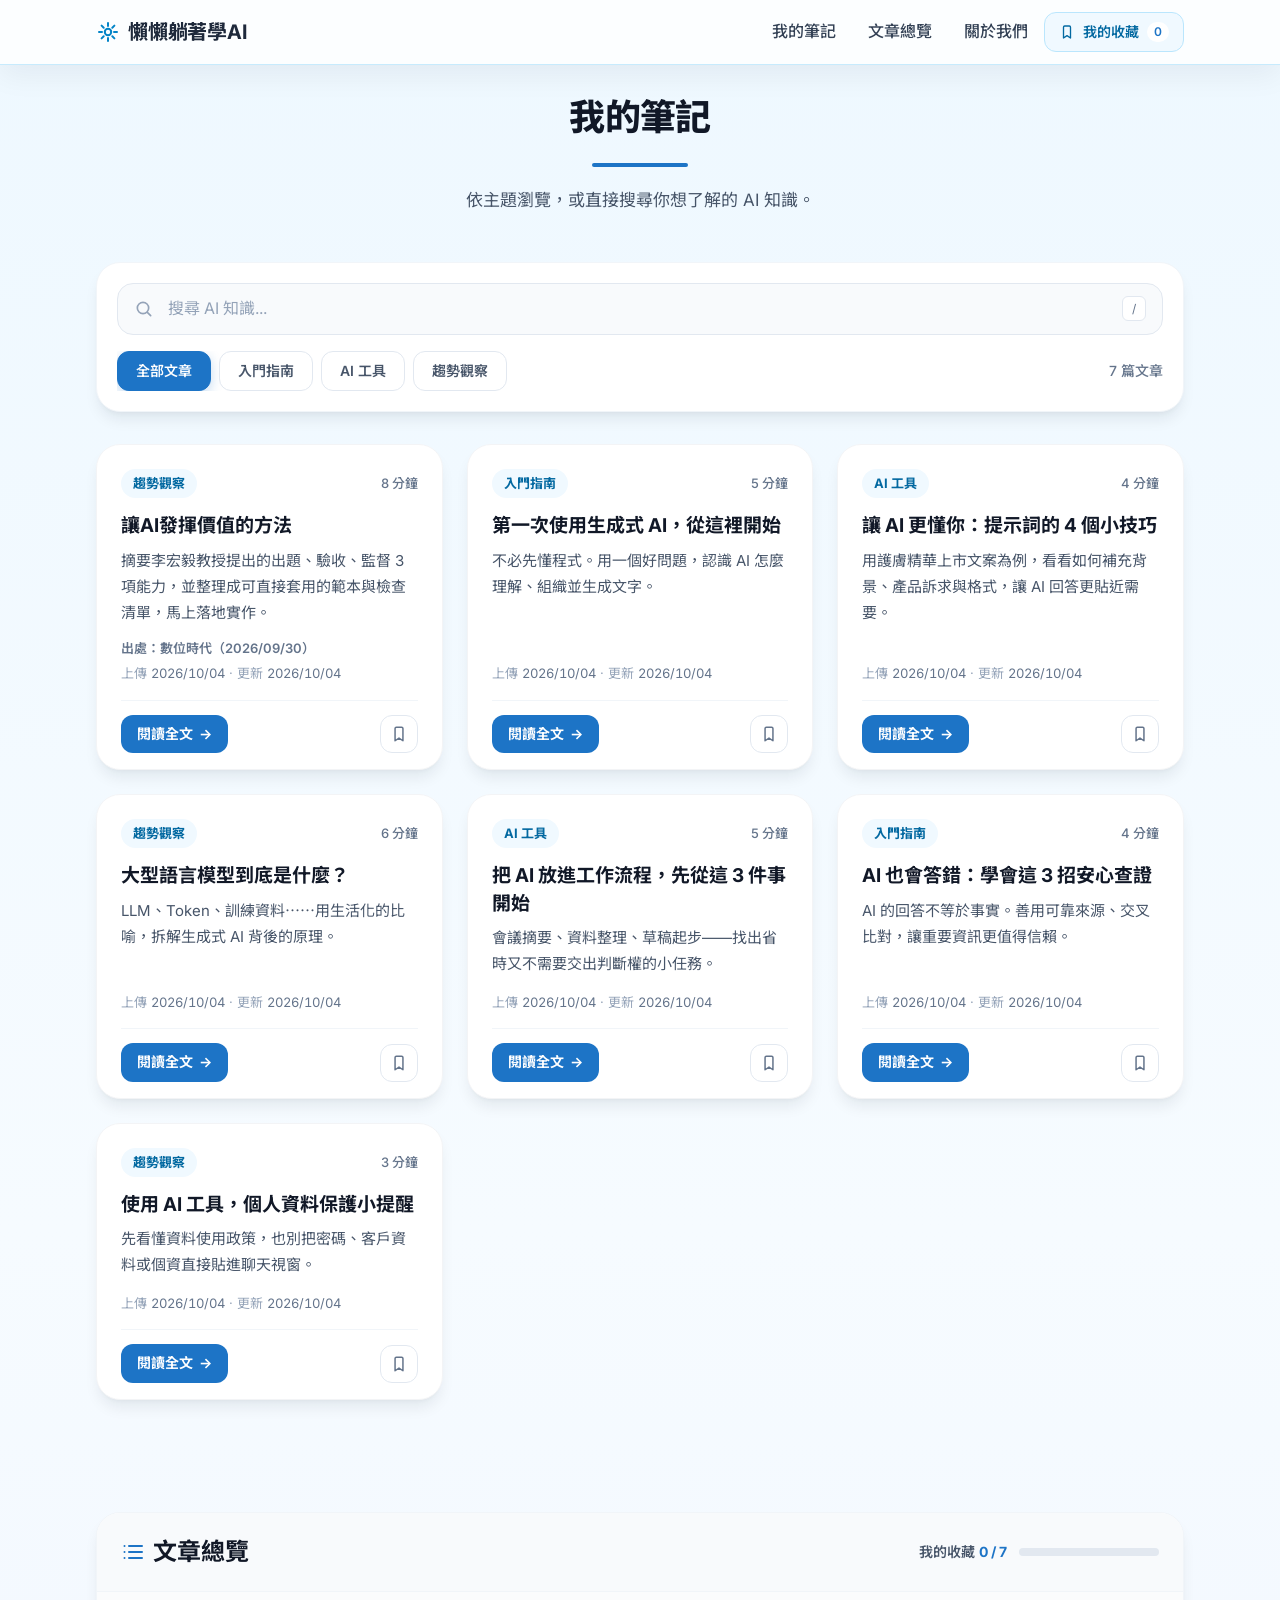
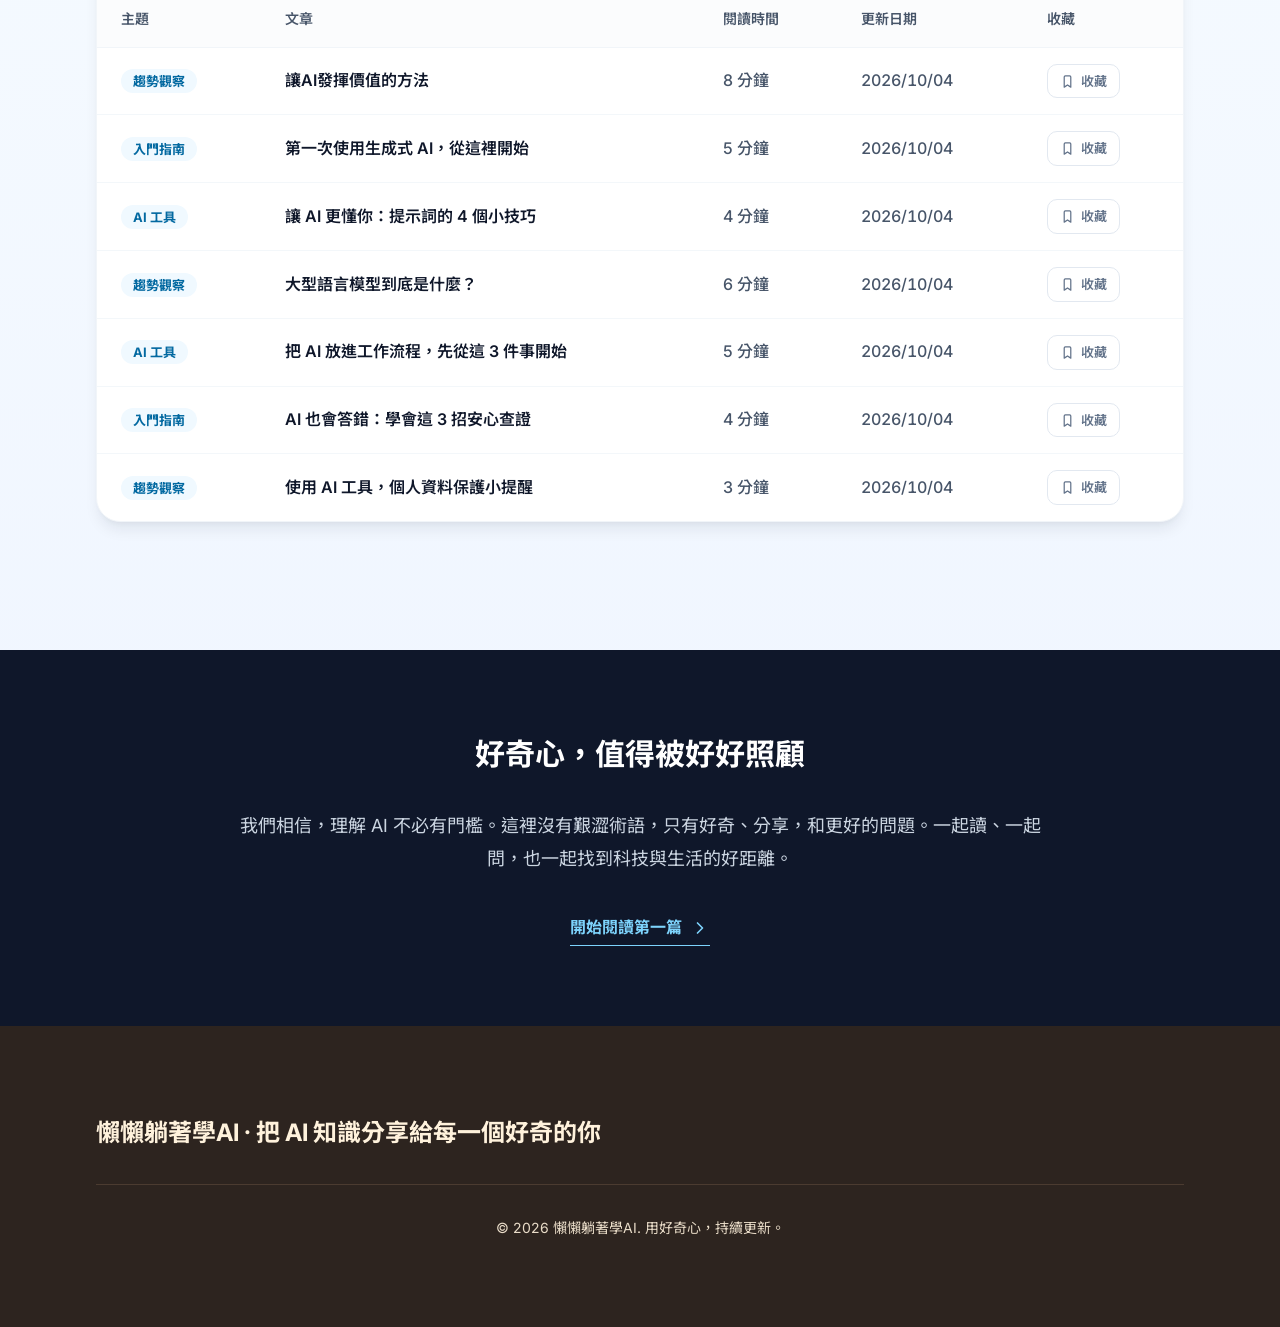
==== index.html @ c8764c41 "Add 懶懶躺著學AI study-sharing site Static notes site (HTML/CSS/JS) styled after travel-site: note list w" ====
<!doctype html>
<html lang="zh-Hant">
  <head>
    <meta charset="utf-8">
    <meta name="viewport" content="width=device-width, initial-scale=1">
    <meta name="theme-color" content="#eef8ff">
    <meta name="description" content="一起讀懂人工智慧。探索 AI 工具、實用指南與值得關注的新知，讓科技成為日常的好幫手。">
    <title>懶懶躺著學AI — 把 AI 知識變成日常</title>
    <link rel="icon" href="data:image/svg+xml,%3Csvg xmlns=%27http://www.w3.org/2000/svg%27 viewBox=%270 0 24 24%27 fill=%27none%27 stroke=%27%230284c7%27 stroke-width=%272%27 stroke-linecap=%27round%27%3E%3Cpath d=%27M12 3v3M12 18v3M3 12h3M18 12h3M5.6 5.6l2.1 2.1M16.3 16.3l2.1 2.1M5.6 18.4l2.1-2.1M16.3 7.7l2.1-2.1%27/%3E%3Ccircle cx=%2712%27 cy=%2712%27 r=%273.2%27/%3E%3C/svg%3E">
    <link rel="preconnect" href="https://fonts.googleapis.com">
    <link rel="preconnect" href="https://fonts.gstatic.com" crossorigin>
    <link href="https://fonts.googleapis.com/css2?family=Inter:wght@400;500;600;700;800;900&family=Noto+Sans+TC:wght@400;500;700;900&display=swap" rel="stylesheet">
    <link rel="stylesheet" href="styles.css">
    <script>document.documentElement.classList.add("js");</script>
    <script src="articles.js" defer></script>
    <script src="app.js" defer></script>
  </head>
  <body>
    <header class="site-header">
      <div class="container header-inner">
        <a class="brand" href="#" aria-label="懶懶躺著學AI 首頁">
          <svg class="brand-icon" viewBox="0 0 24 24" aria-hidden="true"><path d="M12 3v3M12 18v3M3 12h3M18 12h3M5.6 5.6l2.1 2.1M16.3 16.3l2.1 2.1M5.6 18.4l2.1-2.1M16.3 7.7l2.1-2.1"/><circle cx="12" cy="12" r="3.2"/></svg>
          <span>懶懶躺著學AI</span>
        </a>
        <nav class="main-nav" id="main-nav" aria-label="主要導覽">
          <a class="nav-link" href="#articles">我的筆記</a>
          <a class="nav-link" href="#overview">文章總覽</a>
          <a class="nav-link" href="#about">關於我們</a>
        </nav>
        <button class="saved-nav" id="saved-toggle" type="button" aria-pressed="false">
          <svg viewBox="0 0 24 24" aria-hidden="true"><path d="M6.75 4.75A1.75 1.75 0 0 1 8.5 3h7A1.75 1.75 0 0 1 17.25 4.75V21L12 17.5 6.75 21V4.75Z"/></svg>
          <span>我的收藏</span><span class="saved-count" id="saved-count">0</span>
        </button>
        <button class="menu-button" id="menu-button" type="button" aria-label="開啟選單" aria-expanded="false" aria-controls="main-nav">
          <svg viewBox="0 0 24 24" aria-hidden="true"><path class="menu-open" d="M4 7h16M4 12h16M4 17h16"/><path class="menu-close" d="M6 6l12 12M18 6 6 18"/></svg>
        </button>
      </div>
    </header>

    <main>
      <section class="section articles-section" id="articles" aria-labelledby="articles-title">
        <div class="container">
          <div class="section-title reveal">
            <h2 id="articles-title">我的筆記</h2>
            <span class="title-bar" aria-hidden="true"></span>
            <p>依主題瀏覽，或直接搜尋你想了解的 AI 知識。</p>
          </div>

          <div class="toolbar-card">
            <label class="search-box">
              <svg viewBox="0 0 24 24" aria-hidden="true"><circle cx="10.8" cy="10.8" r="6.8"></circle><path d="m16 16 4 4"></path></svg>
              <input id="search-input" type="search" placeholder="搜尋 AI 知識..." aria-label="搜尋文章">
              <kbd>/</kbd>
            </label>
            <div class="feed-toolbar">
              <div class="filter-list" role="group" aria-label="文章分類">
                <button class="filter-button selected" type="button" data-filter="全部" aria-pressed="true">全部文章</button>
                <button class="filter-button" type="button" data-filter="入門指南" aria-pressed="false">入門指南</button>
                <button class="filter-button" type="button" data-filter="AI 工具" aria-pressed="false">AI 工具</button>
                <button class="filter-button" type="button" data-filter="趨勢觀察" aria-pressed="false">趨勢觀察</button>
              </div>
              <span class="result-count" id="result-count">7 篇文章</span>
            </div>
          </div>

          <div class="article-grid" id="article-grid">
            <article class="article-card" data-category="趨勢觀察" data-search="李宏毅 AI Agent 出題 驗收 監督 指導教授 小金老師 Gemini 數位時代 方向 教育 落地 實作 範本 清單 驗收標準 會議摘要 Excel 文案 簡報">
              <div class="card-body">
                <div class="card-kicker"><span class="category-label">趨勢觀察</span><span class="read-time" data-minutes="8">8 分鐘</span></div>
                <a class="card-title" href="article.html?id=agentvalue" target="_blank" rel="noopener">讓AI發揮價值的方法</a>
                <p class="card-summary">摘要李宏毅教授提出的出題、驗收、監督 3 項能力，並整理成可直接套用的範本與檢查清單，馬上落地實作。</p>
                <p class="card-source">出處：數位時代（2026/09/30）</p>
                <p class="card-dates" data-dates="agentvalue"></p>
                <div class="card-bottom"><a class="read-more" href="article.html?id=agentvalue" target="_blank" rel="noopener">閱讀全文 <span aria-hidden="true">→</span></a><button class="bookmark-button" type="button" data-bookmark="agentvalue" aria-label="收藏文章：讓AI發揮價值的方法" aria-pressed="false"><svg viewBox="0 0 24 24" aria-hidden="true"><path d="M6.75 4.75A1.75 1.75 0 0 1 8.5 3h7A1.75 1.75 0 0 1 17.25 4.75V21L12 17.5 6.75 21V4.75Z"/></svg></button></div>
              </div>
            </article>

            <article class="article-card" data-category="入門指南" data-search="生成式 AI 入門 大型語言模型 token 機率">
              <div class="card-body">
                <div class="card-kicker"><span class="category-label">入門指南</span><span class="read-time" data-minutes="5">5 分鐘</span></div>
                <a class="card-title" href="article.html?id=prompt" target="_blank" rel="noopener">第一次使用生成式 AI，從這裡開始</a>
                <p class="card-summary">不必先懂程式。用一個好問題，認識 AI 怎麼理解、組織並生成文字。</p>
                <p class="card-dates" data-dates="prompt"></p>
                <div class="card-bottom"><a class="read-more" href="article.html?id=prompt" target="_blank" rel="noopener">閱讀全文 <span aria-hidden="true">→</span></a><button class="bookmark-button" type="button" data-bookmark="prompt" aria-label="收藏文章：第一次使用生成式 AI，從這裡開始" aria-pressed="false"><svg viewBox="0 0 24 24" aria-hidden="true"><path d="M6.75 4.75A1.75 1.75 0 0 1 8.5 3h7A1.75 1.75 0 0 1 17.25 4.75V21L12 17.5 6.75 21V4.75Z"/></svg></button></div>
              </div>
            </article>

            <article class="article-card" data-category="AI 工具" data-search="提示詞 prompt 寫作技巧 指令 AI 工具 護膚 精華液 保濕 緊緻 透亮 IG hashtag 文案">
              <div class="card-body">
                <div class="card-kicker"><span class="category-label">AI 工具</span><span class="read-time" data-minutes="4">4 分鐘</span></div>
                <a class="card-title" href="article.html?id=writing" target="_blank" rel="noopener">讓 AI 更懂你：提示詞的 4 個小技巧</a>
                <p class="card-summary">用護膚精華上市文案為例，看看如何補充背景、產品訴求與格式，讓 AI 回答更貼近需要。</p>
                <p class="card-dates" data-dates="writing"></p>
                <div class="card-bottom"><a class="read-more" href="article.html?id=writing" target="_blank" rel="noopener">閱讀全文 <span aria-hidden="true">→</span></a><button class="bookmark-button" type="button" data-bookmark="writing" aria-label="收藏文章：讓 AI 更懂你：提示詞的 4 個小技巧" aria-pressed="false"><svg viewBox="0 0 24 24" aria-hidden="true"><path d="M6.75 4.75A1.75 1.75 0 0 1 8.5 3h7A1.75 1.75 0 0 1 17.25 4.75V21L12 17.5 6.75 21V4.75Z"/></svg></button></div>
              </div>
            </article>

            <article class="article-card" data-category="趨勢觀察" data-search="大型語言模型 LLM 語言模型 token 原理 AI 趨勢">
              <div class="card-body">
                <div class="card-kicker"><span class="category-label">趨勢觀察</span><span class="read-time" data-minutes="6">6 分鐘</span></div>
                <a class="card-title" href="article.html?id=models" target="_blank" rel="noopener">大型語言模型到底是什麼？</a>
                <p class="card-summary">LLM、Token、訓練資料⋯⋯用生活化的比喻，拆解生成式 AI 背後的原理。</p>
                <p class="card-dates" data-dates="models"></p>
                <div class="card-bottom"><a class="read-more" href="article.html?id=models" target="_blank" rel="noopener">閱讀全文 <span aria-hidden="true">→</span></a><button class="bookmark-button" type="button" data-bookmark="models" aria-label="收藏文章：大型語言模型到底是什麼？" aria-pressed="false"><svg viewBox="0 0 24 24" aria-hidden="true"><path d="M6.75 4.75A1.75 1.75 0 0 1 8.5 3h7A1.75 1.75 0 0 1 17.25 4.75V21L12 17.5 6.75 21V4.75Z"/></svg></button></div>
              </div>
            </article>

            <article class="article-card" data-category="AI 工具" data-search="AI 工作流程 生產力 摘要 整理 工作術">
              <div class="card-body">
                <div class="card-kicker"><span class="category-label">AI 工具</span><span class="read-time" data-minutes="5">5 分鐘</span></div>
                <a class="card-title" href="article.html?id=workflow" target="_blank" rel="noopener">把 AI 放進工作流程，先從這 3 件事開始</a>
                <p class="card-summary">會議摘要、資料整理、草稿起步——找出省時又不需要交出判斷權的小任務。</p>
                <p class="card-dates" data-dates="workflow"></p>
                <div class="card-bottom"><a class="read-more" href="article.html?id=workflow" target="_blank" rel="noopener">閱讀全文 <span aria-hidden="true">→</span></a><button class="bookmark-button" type="button" data-bookmark="workflow" aria-label="收藏文章：把 AI 放進工作流程，先從這 3 件事開始" aria-pressed="false"><svg viewBox="0 0 24 24" aria-hidden="true"><path d="M6.75 4.75A1.75 1.75 0 0 1 8.5 3h7A1.75 1.75 0 0 1 17.25 4.75V21L12 17.5 6.75 21V4.75Z"/></svg></button></div>
              </div>
            </article>

            <article class="article-card" data-category="入門指南" data-search="AI 幻覺 查證 事實錯誤 引用 可靠性">
              <div class="card-body">
                <div class="card-kicker"><span class="category-label">入門指南</span><span class="read-time" data-minutes="4">4 分鐘</span></div>
                <a class="card-title" href="article.html?id=factcheck" target="_blank" rel="noopener">AI 也會答錯：學會這 3 招安心查證</a>
                <p class="card-summary">AI 的回答不等於事實。善用可靠來源、交叉比對，讓重要資訊更值得信賴。</p>
                <p class="card-dates" data-dates="factcheck"></p>
                <div class="card-bottom"><a class="read-more" href="article.html?id=factcheck" target="_blank" rel="noopener">閱讀全文 <span aria-hidden="true">→</span></a><button class="bookmark-button" type="button" data-bookmark="factcheck" aria-label="收藏文章：AI 也會答錯：學會這 3 招安心查證" aria-pressed="false"><svg viewBox="0 0 24 24" aria-hidden="true"><path d="M6.75 4.75A1.75 1.75 0 0 1 8.5 3h7A1.75 1.75 0 0 1 17.25 4.75V21L12 17.5 6.75 21V4.75Z"/></svg></button></div>
              </div>
            </article>

            <article class="article-card" data-category="趨勢觀察" data-search="隱私 AI 個資 資料安全 數位安全">
              <div class="card-body">
                <div class="card-kicker"><span class="category-label">趨勢觀察</span><span class="read-time" data-minutes="3">3 分鐘</span></div>
                <a class="card-title" href="article.html?id=privacy" target="_blank" rel="noopener">使用 AI 工具，個人資料保護小提醒</a>
                <p class="card-summary">先看懂資料使用政策，也別把密碼、客戶資料或個資直接貼進聊天視窗。</p>
                <p class="card-dates" data-dates="privacy"></p>
                <div class="card-bottom"><a class="read-more" href="article.html?id=privacy" target="_blank" rel="noopener">閱讀全文 <span aria-hidden="true">→</span></a><button class="bookmark-button" type="button" data-bookmark="privacy" aria-label="收藏文章：使用 AI 工具，個人資料保護小提醒" aria-pressed="false"><svg viewBox="0 0 24 24" aria-hidden="true"><path d="M6.75 4.75A1.75 1.75 0 0 1 8.5 3h7A1.75 1.75 0 0 1 17.25 4.75V21L12 17.5 6.75 21V4.75Z"/></svg></button></div>
              </div>
            </article>
          </div>
          <p class="empty-state" id="empty-state" hidden>找不到符合條件的文章，試試其他關鍵字或分類。</p>
        </div>
      </section>

      <section class="section container" id="overview" aria-labelledby="overview-title">
        <div class="overview-card reveal">
          <div class="overview-head">
            <h2 id="overview-title">
              <svg viewBox="0 0 24 24" aria-hidden="true"><path d="M8 6h13M8 12h13M8 18h13M3.5 6h.01M3.5 12h.01M3.5 18h.01"/></svg>
              文章總覽
            </h2>
            <div class="progress" aria-live="polite">
              <span>我的收藏 <strong id="progress-text">0 / 6</strong></span>
              <span class="progress-track"><span class="progress-fill" id="progress-fill"></span></span>
            </div>
          </div>
          <div class="table-wrap">
            <table class="overview-table">
              <thead>
                <tr><th scope="col">主題</th><th scope="col">文章</th><th scope="col">閱讀時間</th><th scope="col">更新日期</th><th scope="col">收藏</th></tr>
              </thead>
              <tbody id="overview-body"></tbody>
            </table>
          </div>
        </div>
      </section>

      <section class="about-band" id="about" aria-labelledby="about-title">
        <div class="container about-inner reveal">
          <h2 id="about-title">好奇心，值得被好好照顧</h2>
          <p>我們相信，理解 AI 不必有門檻。這裡沒有艱澀術語，只有好奇、分享，和更好的問題。一起讀、一起問，也一起找到科技與生活的好距離。</p>
          <a class="text-link" href="#articles">開始閱讀第一篇 <svg viewBox="0 0 24 24" aria-hidden="true"><path d="m9 6 6 6-6 6"/></svg></a>
        </div>
      </section>
    </main>

    <footer class="site-footer">
      <div class="container">
        <h2>懶懶躺著學AI · 把 AI 知識分享給每一個好奇的你</h2>
        <p class="copyright">© 2026 懶懶躺著學AI. 用好奇心，持續更新。</p>
      </div>
    </footer>

    <div class="toast" id="toast" role="status" aria-live="polite"></div>
  </body>
</html>
---- styles.css ----
/* 視覺風格參考 travel-site：淺天藍背景、白色大圓角卡片、主色 #1d74c6 */
:root {
  --background: #eef8ff;
  --foreground: #10213a;
  --primary: #1d74c6;
  --slate-50: #f8fafc;
  --slate-100: #f1f5f9;
  --slate-200: #e2e8f0;
  --slate-300: #cbd5e1;
  --slate-400: #94a3b8;
  --slate-500: #64748b;
  --slate-600: #475569;
  --slate-700: #334155;
  --slate-800: #1e293b;
  --slate-900: #0f172a;
  --sky-50: #f0f9ff;
  --sky-100: #e0f2fe;
  --sky-200: #bae6fd;
  --sky-300: #7dd3fc;
  --sky-600: #0284c7;
  --sky-700: #0369a1;
  --emerald-400: #34d399;
  --footer-bg: #2d241f;
  --footer-text: #e9dcc8;
  --footer-title: #fff2dc;
  --footer-line: rgba(95, 76, 61, .6);
  --shadow-lg: 0 10px 15px -3px rgba(15, 23, 42, .08), 0 4px 6px -4px rgba(15, 23, 42, .06);
  --shadow-xl: 0 20px 25px -5px rgba(15, 23, 42, .1), 0 8px 10px -6px rgba(15, 23, 42, .08);
  --shadow-2xl: 0 25px 50px -12px rgba(15, 23, 42, .25);
  --font: "Inter", "Segoe UI", "Microsoft JhengHei", "Noto Sans TC", sans-serif;
}

*, *::before, *::after { box-sizing: border-box; }
html { scroll-behavior: smooth; scroll-padding-top: 72px; }
body {
  margin: 0;
  background: linear-gradient(180deg, #eef8ff 0%, #f6fbff 42%, #edf3ff 100%);
  color: var(--foreground);
  font-family: var(--font);
  line-height: 1.6;
  -webkit-font-smoothing: antialiased;
}
button, input { font: inherit; }
button { color: inherit; }
a { color: inherit; text-decoration: none; }
svg { flex: 0 0 auto; }
::selection { background: rgba(29, 116, 198, .18); }
:focus-visible { outline: 2px solid var(--primary); outline-offset: 3px; }

.container { width: 100%; max-width: 1152px; margin: 0 auto; padding: 0 16px; }
@media (min-width: 640px) { .container { padding: 0 24px; } }
@media (min-width: 1024px) { .container { padding: 0 32px; } }

/* 線條圖示共用設定 */
.brand-icon, .saved-nav svg, .menu-button svg,
.search-box svg, .bookmark-button svg, .overview-head svg, .text-link svg, .row-bookmark svg {
  fill: none; stroke: currentColor; stroke-width: 2; stroke-linecap: round; stroke-linejoin: round;
}

/* ---------- 導覽列 ---------- */
.site-header {
  position: sticky; top: 0; z-index: 50;
  border-bottom: 1px solid rgba(186, 230, 253, .8);
  background: rgba(255, 255, 255, .8);
  -webkit-backdrop-filter: blur(24px); backdrop-filter: blur(24px);
  box-shadow: 0 10px 30px rgba(15, 23, 42, .06);
}
.header-inner { position: relative; height: 64px; display: flex; align-items: center; gap: 16px; }
.brand { display: inline-flex; align-items: center; gap: 8px; color: var(--slate-800); font-size: 20px; font-weight: 700; letter-spacing: -.01em; }
.brand-icon { width: 24px; height: 24px; color: var(--sky-600); }
.main-nav { display: flex; align-items: center; gap: 32px; margin-left: auto; }
.nav-link {
  color: var(--slate-700); font-weight: 500;
  text-decoration: underline 2px transparent; text-underline-offset: 8px;
  transition: color .2s, text-decoration-color .2s;
}
.nav-link:hover { color: var(--sky-600); text-decoration-color: var(--sky-600); }
.saved-nav {
  display: inline-flex; align-items: center; gap: 8px; padding: 8px 14px;
  border: 1px solid var(--sky-200); border-radius: 12px; background: var(--sky-50);
  color: var(--sky-700); font-size: 14px; font-weight: 600; cursor: pointer;
  transition: background .2s, color .2s, border-color .2s;
}
.saved-nav svg { width: 16px; height: 16px; }
.saved-nav:hover { background: var(--sky-100); }
.saved-nav[aria-pressed="true"] { border-color: var(--primary); background: var(--primary); color: #fff; }
.saved-count { min-width: 22px; padding: 0 6px; border-radius: 999px; background: #fff; color: var(--primary); font-size: 12px; text-align: center; }
.menu-button { display: none; padding: 8px; border: 0; border-radius: 8px; background: transparent; color: var(--slate-700); cursor: pointer; transition: background .2s, color .2s; }
.menu-button:hover { background: var(--sky-50); color: var(--sky-600); }
.menu-button svg { display: block; width: 24px; height: 24px; }
.menu-button .menu-close, .menu-button[aria-expanded="true"] .menu-open { display: none; }
.menu-button[aria-expanded="true"] .menu-close { display: inline; }

/* ---------- 區塊標題 ---------- */
.section { padding-top: 80px; padding-bottom: 80px; }
/* 頁面第一個區塊緊接導覽列，不留大片空白 */
main > .section:first-child { padding-top: 24px; }
.section-title { margin-bottom: 48px; text-align: center; }
.section-title h2 { margin: 0; color: #111827; font-size: clamp(30px, 4vw, 36px); font-weight: 800; letter-spacing: -.02em; }
.title-bar { display: block; width: 96px; height: 4px; margin: 16px auto 0; border-radius: 999px; background: var(--primary); }
.section-title p { margin: 20px 0 0; color: var(--slate-600); font-size: 17px; }

/* ---------- 文章區 ---------- */
.toolbar-card { margin-bottom: 32px; padding: 20px; border: 1px solid var(--slate-100); border-radius: 24px; background: #fff; box-shadow: var(--shadow-lg); }
.search-box { display: flex; align-items: center; gap: 12px; height: 52px; padding: 0 16px; border: 1px solid var(--slate-200); border-radius: 16px; background: var(--slate-50); transition: border-color .2s, box-shadow .2s, background .2s; }
.search-box:focus-within { border-color: var(--sky-300); background: #fff; box-shadow: 0 0 0 4px rgba(29, 116, 198, .12); }
.search-box svg { width: 20px; height: 20px; color: var(--slate-400); }
.search-box input { width: 100%; border: 0; outline: 0; background: transparent; color: var(--slate-900); font-size: 16px; }
.search-box input::placeholder { color: var(--slate-400); }
.search-box kbd { min-width: 24px; padding: 2px 8px; border: 1px solid var(--slate-200); border-radius: 6px; background: #fff; color: var(--slate-500); font-family: inherit; font-size: 12px; text-align: center; }
.feed-toolbar { display: flex; align-items: center; justify-content: space-between; gap: 12px; margin-top: 16px; }
.filter-list { display: flex; gap: 8px; overflow-x: auto; scrollbar-width: none; }
.filter-list::-webkit-scrollbar { display: none; }
.filter-button { flex: 0 0 auto; padding: 8px 18px; border: 1px solid var(--slate-200); border-radius: 12px; background: #fff; color: var(--slate-600); font-size: 14px; font-weight: 600; cursor: pointer; transition: all .2s; }
.filter-button:hover { border-color: var(--sky-200); background: var(--sky-50); color: var(--sky-700); }
.filter-button.selected { border-color: var(--primary); background: var(--primary); color: #fff; box-shadow: 0 4px 12px rgba(29, 116, 198, .25); }
.result-count { flex: 0 0 auto; color: var(--slate-500); font-size: 14px; font-weight: 500; }

.article-grid { display: grid; grid-template-columns: minmax(0, 1fr); gap: 24px; }
@media (min-width: 640px) { .article-grid { grid-template-columns: repeat(2, minmax(0, 1fr)); } }
@media (min-width: 1024px) { .article-grid { grid-template-columns: repeat(3, minmax(0, 1fr)); } }
.article-card {
  display: flex; flex-direction: column; min-width: 0; overflow: hidden;
  border: 1px solid #f3f4f6; border-radius: 24px; background: #fff; box-shadow: var(--shadow-lg);
  transition: box-shadow .3s, transform .3s;
  animation: fade-up .45s ease both;
}
.article-card:hover { box-shadow: var(--shadow-2xl); transform: translateY(-4px); }
.article-card[hidden] { display: none; }
.card-body { flex: 1; display: flex; flex-direction: column; padding: 24px 24px 16px; }
.card-kicker { display: flex; align-items: center; justify-content: space-between; }
.category-label { padding: 4px 12px; border-radius: 999px; background: var(--sky-50); color: var(--sky-700); font-size: 13px; font-weight: 700; }
.read-time { color: var(--slate-500); font-size: 13px; font-weight: 500; }
.card-title { display: block; margin: 14px 0 8px; padding: 0; border: 0; background: transparent; color: #111827; cursor: pointer; font-size: 19px; font-weight: 700; line-height: 1.45; text-align: left; transition: color .2s; }
.card-title:hover { color: var(--primary); }
.card-summary { flex: 1; margin: 0; color: var(--slate-600); font-size: 15px; line-height: 1.75; }
.card-source { margin: 12px 0 0; color: var(--slate-500); font-size: 13px; font-weight: 600; }
.card-source + .card-dates { margin-top: 4px; }
.card-dates { margin: 14px 0 0; color: var(--slate-400); font-size: 13px; }
.card-dates time { color: var(--slate-500); font-variant-numeric: tabular-nums; }
.read-more { display: inline-flex; align-items: center; gap: 6px; padding: 8px 16px; border: 0; border-radius: 12px; background: var(--primary); color: #fff; font-size: 14px; font-weight: 700; cursor: pointer; transition: background .2s, transform .2s; }
.read-more:hover { background: var(--sky-700); transform: translateY(-1px); }
.read-more span { transition: transform .2s; }
.read-more:hover span { transform: translateX(3px); }
.card-bottom { display: flex; align-items: center; justify-content: space-between; margin-top: 16px; padding-top: 14px; border-top: 1px solid var(--slate-100); color: var(--slate-500); font-size: 13px; }
.bookmark-button { display: grid; place-items: center; width: 38px; height: 38px; border: 1px solid var(--slate-200); border-radius: 12px; background: #fff; color: var(--slate-500); cursor: pointer; transition: all .2s; }
.bookmark-button svg { width: 18px; height: 18px; }
.bookmark-button:hover { border-color: var(--sky-200); background: var(--sky-50); color: var(--primary); }
.bookmark-button[aria-pressed="true"] { border-color: var(--primary); background: var(--primary); color: #fff; }
.bookmark-button[aria-pressed="true"] svg { fill: currentColor; }
.empty-state { margin: 0; padding: 48px 16px; border: 1px dashed var(--slate-300); border-radius: 24px; background: rgba(255, 255, 255, .6); color: var(--slate-500); text-align: center; }

/* ---------- 文章總覽表 ---------- */
#overview { padding-top: 32px; }
.overview-card { overflow: hidden; border: 1px solid var(--slate-100); border-radius: 24px; background: #fff; box-shadow: var(--shadow-lg); }
.overview-head { display: flex; align-items: center; justify-content: space-between; flex-wrap: wrap; gap: 16px; padding: 20px 24px; border-bottom: 1px solid var(--slate-100); background: var(--slate-50); }
.overview-head h2 { display: flex; align-items: center; gap: 8px; margin: 0; color: #111827; font-size: 24px; font-weight: 700; }
.overview-head svg { width: 24px; height: 24px; color: var(--primary); }
.progress { display: flex; align-items: center; gap: 12px; color: var(--slate-600); font-size: 14px; font-weight: 600; }
.progress strong { color: var(--primary); }
.progress-track { width: 140px; height: 8px; overflow: hidden; border-radius: 999px; background: var(--slate-200); }
.progress-fill { display: block; width: 0; height: 100%; border-radius: inherit; background: linear-gradient(90deg, #38bdf8, var(--primary)); transition: width .6s ease; }
.table-wrap { overflow-x: auto; }
.overview-table { width: 100%; border-collapse: collapse; text-align: left; }
.overview-table th { padding: 16px 24px; border-bottom: 1px solid var(--slate-100); background: rgba(248, 250, 252, .5); color: var(--slate-600); font-size: 14px; font-weight: 600; white-space: nowrap; }
.overview-table td { padding: 16px 24px; border-bottom: 1px solid rgba(241, 245, 249, .8); color: var(--slate-600); font-weight: 500; }
.overview-table tbody tr { transition: background .2s; }
.overview-table tbody tr:hover { background: rgba(240, 249, 255, .5); }
.overview-table tbody tr:last-child td { border-bottom: 0; }
.overview-table td:first-child { white-space: nowrap; }
.row-title { display: inline; padding: 0; border: 0; background: transparent; color: var(--slate-900); font-weight: 600; text-align: left; cursor: pointer; }
.row-title:hover { color: var(--primary); text-decoration: underline; text-underline-offset: 4px; }
.row-time, .row-date { white-space: nowrap; }
.row-date time { font-variant-numeric: tabular-nums; }
.row-bookmark { display: inline-flex; align-items: center; gap: 6px; padding: 6px 12px; border: 1px solid var(--slate-200); border-radius: 10px; background: #fff; color: var(--slate-500); font-size: 13px; font-weight: 600; white-space: nowrap; cursor: pointer; transition: all .2s; }
.row-bookmark svg { width: 15px; height: 15px; }
.row-bookmark:hover { border-color: var(--sky-200); color: var(--primary); }
.row-bookmark[aria-pressed="true"] { border-color: var(--sky-200); background: var(--sky-50); color: var(--primary); }
.row-bookmark[aria-pressed="true"] svg { fill: currentColor; }

/* ---------- 深色段落與頁尾 ---------- */
.about-band { margin-top: 48px; padding: 80px 0; background: var(--slate-900); }
.about-inner { max-width: 896px; text-align: center; }
.about-band h2 { margin: 0 0 32px; color: #fff; font-size: 30px; font-weight: 700; }
.about-band p { margin: 0 0 40px; color: var(--slate-300); font-size: 18px; line-height: 1.8; }
.text-link { display: inline-flex; align-items: center; gap: 8px; padding-bottom: 4px; border-bottom: 1px solid var(--sky-300); color: var(--sky-300); font-weight: 700; transition: color .2s; }
.text-link:hover { color: var(--sky-200); }
.text-link svg { width: 20px; height: 20px; }

.site-footer { padding: 48px 0; background: var(--footer-bg); color: var(--footer-text); }
.site-footer .container { padding-top: 40px; padding-bottom: 40px; }
.site-footer h2 { margin: 0 0 16px; color: var(--footer-title); font-size: 24px; font-weight: 700; }
.copyright { margin: 32px 0 0; padding-top: 32px; border-top: 1px solid var(--footer-line); font-size: 14px; text-align: center; }

/* ---------- 文章全文頁 ---------- */
.back-link { display: inline-flex; align-items: center; gap: 6px; margin-left: auto; padding: 8px 14px; border: 1px solid var(--sky-200); border-radius: 12px; background: var(--sky-50); color: var(--sky-700); font-size: 14px; font-weight: 600; transition: background .2s; }
.back-link:hover { background: var(--sky-100); }
.back-link svg { width: 16px; height: 16px; fill: none; stroke: currentColor; stroke-width: 2; stroke-linecap: round; stroke-linejoin: round; }
.article-page { max-width: 820px; padding-top: 32px; padding-bottom: 80px; }
.article-sheet { padding: 48px; border: 1px solid var(--slate-100); border-radius: 24px; background: #fff; box-shadow: var(--shadow-lg); }
.article-sheet[hidden] { display: none; }
.article-meta { display: flex; align-items: center; justify-content: space-between; gap: 12px; }
.article-sheet h1 { margin: 18px 0 10px; color: #111827; font-size: clamp(28px, 4.5vw, 38px); font-weight: 800; line-height: 1.35; letter-spacing: -.01em; }
.article-dates { margin: 0 0 24px; color: var(--slate-500); font-size: 14px; }
.article-dates time { font-variant-numeric: tabular-nums; }
.article-credit { margin: -8px 0 20px; padding: 12px 16px; border-left: 3px solid var(--primary); border-radius: 0 12px 12px 0; background: var(--slate-50); color: var(--slate-600); font-size: 14px; line-height: 1.7; }
.article-credit[hidden] { display: none; }
.article-credit a { color: var(--primary); font-weight: 600; text-decoration: underline; text-underline-offset: 3px; }
.article-intro { margin: 0; padding: 18px 22px; border-radius: 16px; background: var(--sky-50); color: var(--slate-700); font-size: 17px; line-height: 1.9; }
.article-content { margin-top: 28px; color: var(--slate-600); font-size: 17px; line-height: 1.95; }
.article-content h2 { margin: 36px 0 8px; color: var(--slate-800); font-size: 21px; font-weight: 700; line-height: 1.5; }
.article-content p { margin: 8px 0; }
.prompt-example { margin-top: 28px; padding: 20px; border: 1px solid var(--slate-200); border-radius: 16px; background: var(--slate-50); }
.example-label { display: block; margin-top: 14px; color: #6d28d9; font-size: 14px; }
.example-box { position: relative; }
.example-box .example-text { padding-right: 96px; }
.copy-button { position: absolute; top: 10px; right: 10px; padding: 6px 12px; border: 1px solid rgba(148, 163, 184, .4); border-radius: 8px; background: rgba(255, 255, 255, .08); color: var(--slate-200); font-size: 13px; font-weight: 600; cursor: pointer; transition: background .2s, color .2s, border-color .2s; }
.copy-button:hover { background: rgba(255, 255, 255, .18); color: #fff; }
.copy-button.copied { border-color: var(--emerald-400); background: rgba(52, 211, 153, .15); color: var(--emerald-400); }
.example-text { margin: 8px 0 12px; padding: 16px; overflow-wrap: anywhere; border-radius: 12px; background: var(--slate-900); color: var(--slate-200); font-family: ui-monospace, "Cascadia Code", Consolas, monospace; font-size: 14px; line-height: 1.8; white-space: pre-wrap; }
.example-note { margin: 12px 0 0 !important; color: #b45309; font-size: 13px; }
.prompt-example h2 { margin: 0 0 12px; }
.article-sources { margin-top: 36px; padding-top: 20px; border-top: 1px solid var(--slate-100); color: var(--slate-500); font-size: 15px; }
.article-sources strong { display: block; color: var(--slate-700); }
.article-sources a { display: inline-block; margin: 10px 18px 0 0; color: var(--primary); font-weight: 600; text-decoration: underline; text-underline-offset: 4px; }
.article-sources a:hover { color: var(--sky-700); }
.article-actions { display: flex; align-items: center; justify-content: space-between; gap: 12px; margin-top: 36px; padding-top: 24px; border-top: 1px solid var(--slate-100); }
.not-found { text-align: center; }
.not-found p { margin: 0 0 24px; color: var(--slate-600); }

.toast {
  position: fixed; z-index: 60; right: 20px; bottom: 20px; max-width: min(380px, calc(100% - 40px));
  padding: 14px 20px; border-radius: 16px; background: var(--slate-900); color: #fff; font-size: 14px; font-weight: 500; box-shadow: var(--shadow-xl);
  opacity: 0; pointer-events: none; transform: translateY(10px); transition: opacity .2s, transform .2s;
}
.toast.visible { opacity: 1; transform: none; }

/* ---------- 動畫 ---------- */
.js .reveal { opacity: 0; transform: translateY(24px); transition: opacity .7s ease, transform .7s ease; }
.js .reveal.in { opacity: 1; transform: none; }
@keyframes fade-up { from { opacity: 0; transform: translateY(8px); } to { opacity: 1; transform: none; } }

/* ---------- 響應式 ---------- */
@media (max-width: 767px) {
  .menu-button { display: block; }
  .main-nav {
    position: absolute; top: 64px; right: -16px; left: -16px; margin: 0; padding: 12px 16px;
    display: none; flex-direction: column; align-items: stretch; gap: 4px;
    border-top: 1px solid var(--sky-100); background: rgba(255, 255, 255, .95);
    -webkit-backdrop-filter: blur(12px); backdrop-filter: blur(12px);
    box-shadow: var(--shadow-lg);
  }
  .main-nav.open { display: flex; }
  .nav-link { padding: 10px 12px; border-radius: 8px; text-decoration: none; }
  .nav-link:hover { background: var(--sky-50); }
  .saved-nav { margin-left: auto; padding: 8px 10px; }
  .saved-nav span:nth-child(2) { display: none; }
  .section { padding-top: 64px; padding-bottom: 64px; }
  main > .section:first-child { padding-top: 16px; }
  .toolbar-card { padding: 16px; }
  .feed-toolbar { flex-direction: column; align-items: stretch; }
  .result-count { text-align: right; }
  .overview-table th, .overview-table td { padding: 14px 16px; }
  .overview-table .col-time { display: none; }
  .article-page { padding-top: 16px; padding-bottom: 56px; }
  .article-sheet { padding: 28px 20px; border-radius: 20px; }
  .article-content, .article-intro { font-size: 16px; }
  .example-box .example-text { padding: 52px 16px 16px; }
}
@media (min-width: 640px) and (max-width: 767px) {
  .main-nav { right: -24px; left: -24px; }
}

@media (prefers-reduced-motion: reduce) {
  *, *::before, *::after { animation-duration: .01ms !important; animation-iteration-count: 1 !important; transition-duration: .01ms !important; scroll-behavior: auto !important; }
  .js .reveal { opacity: 1; transform: none; }
}
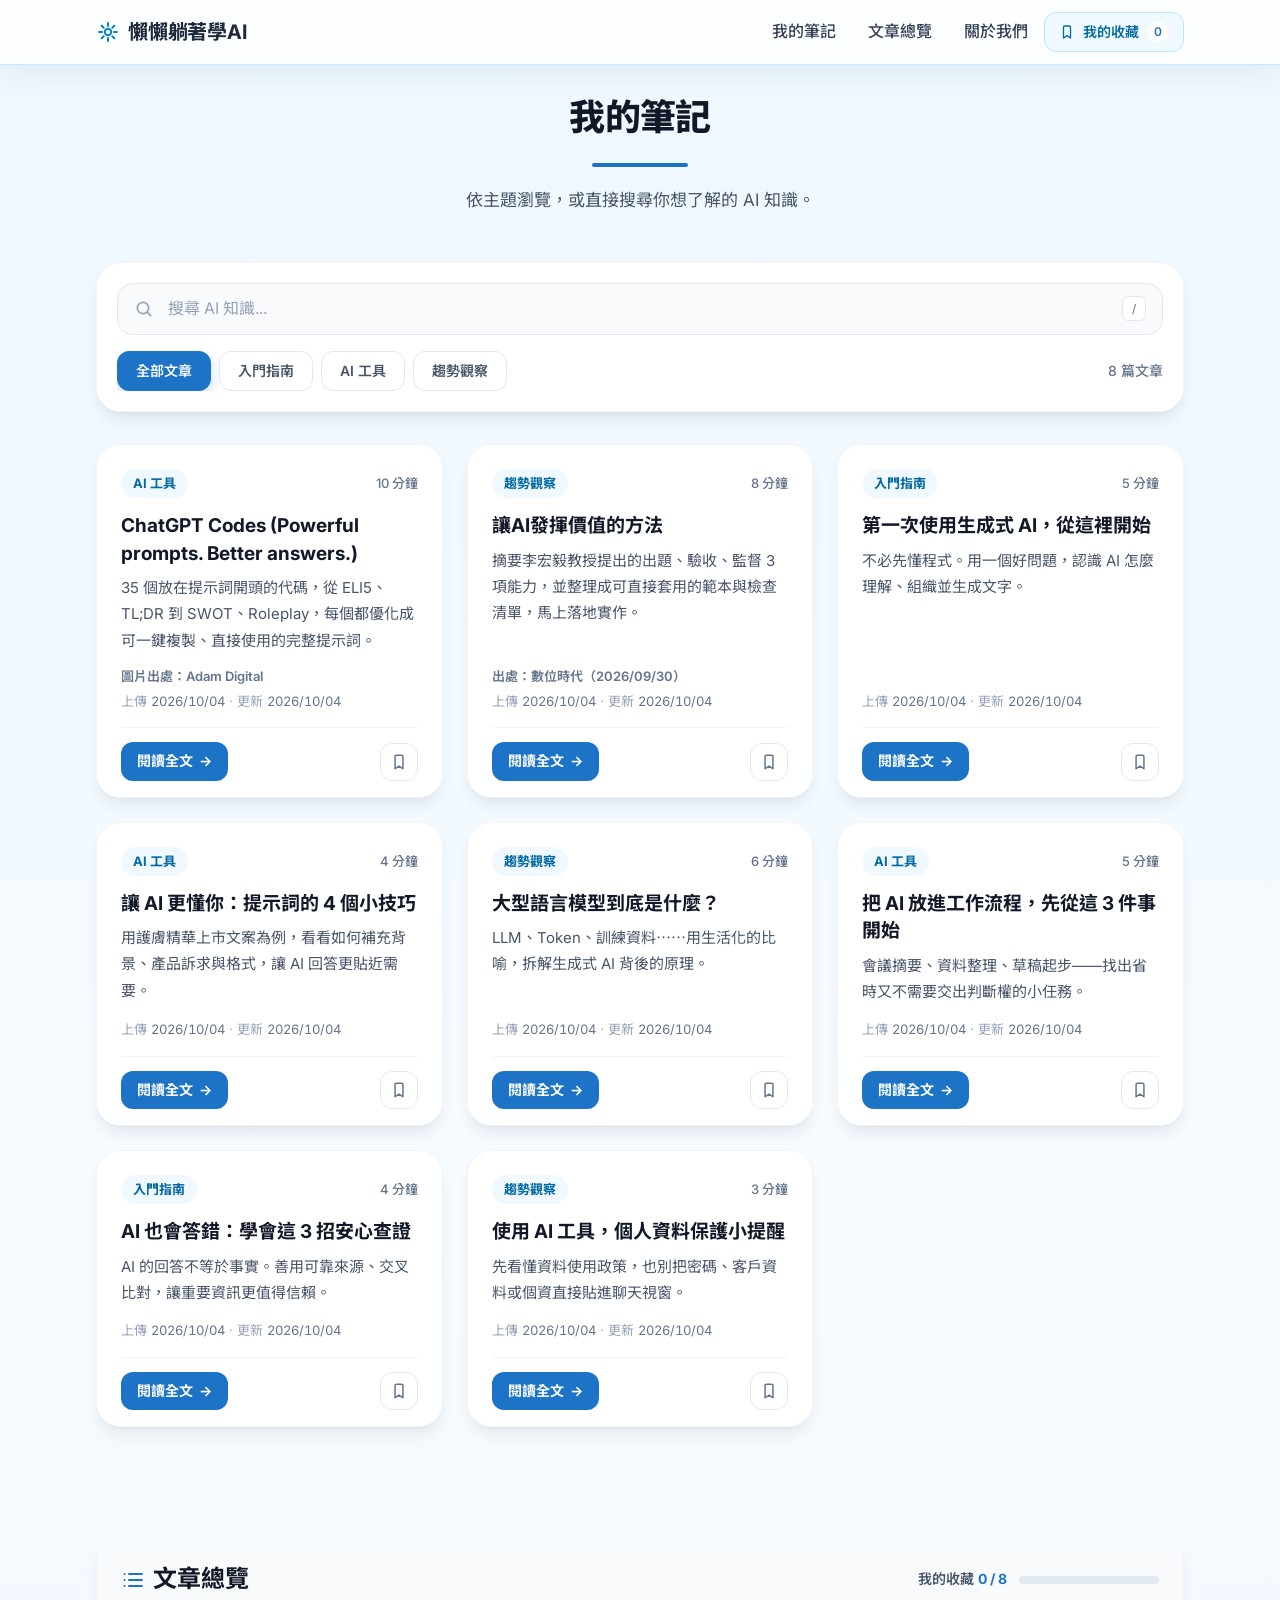
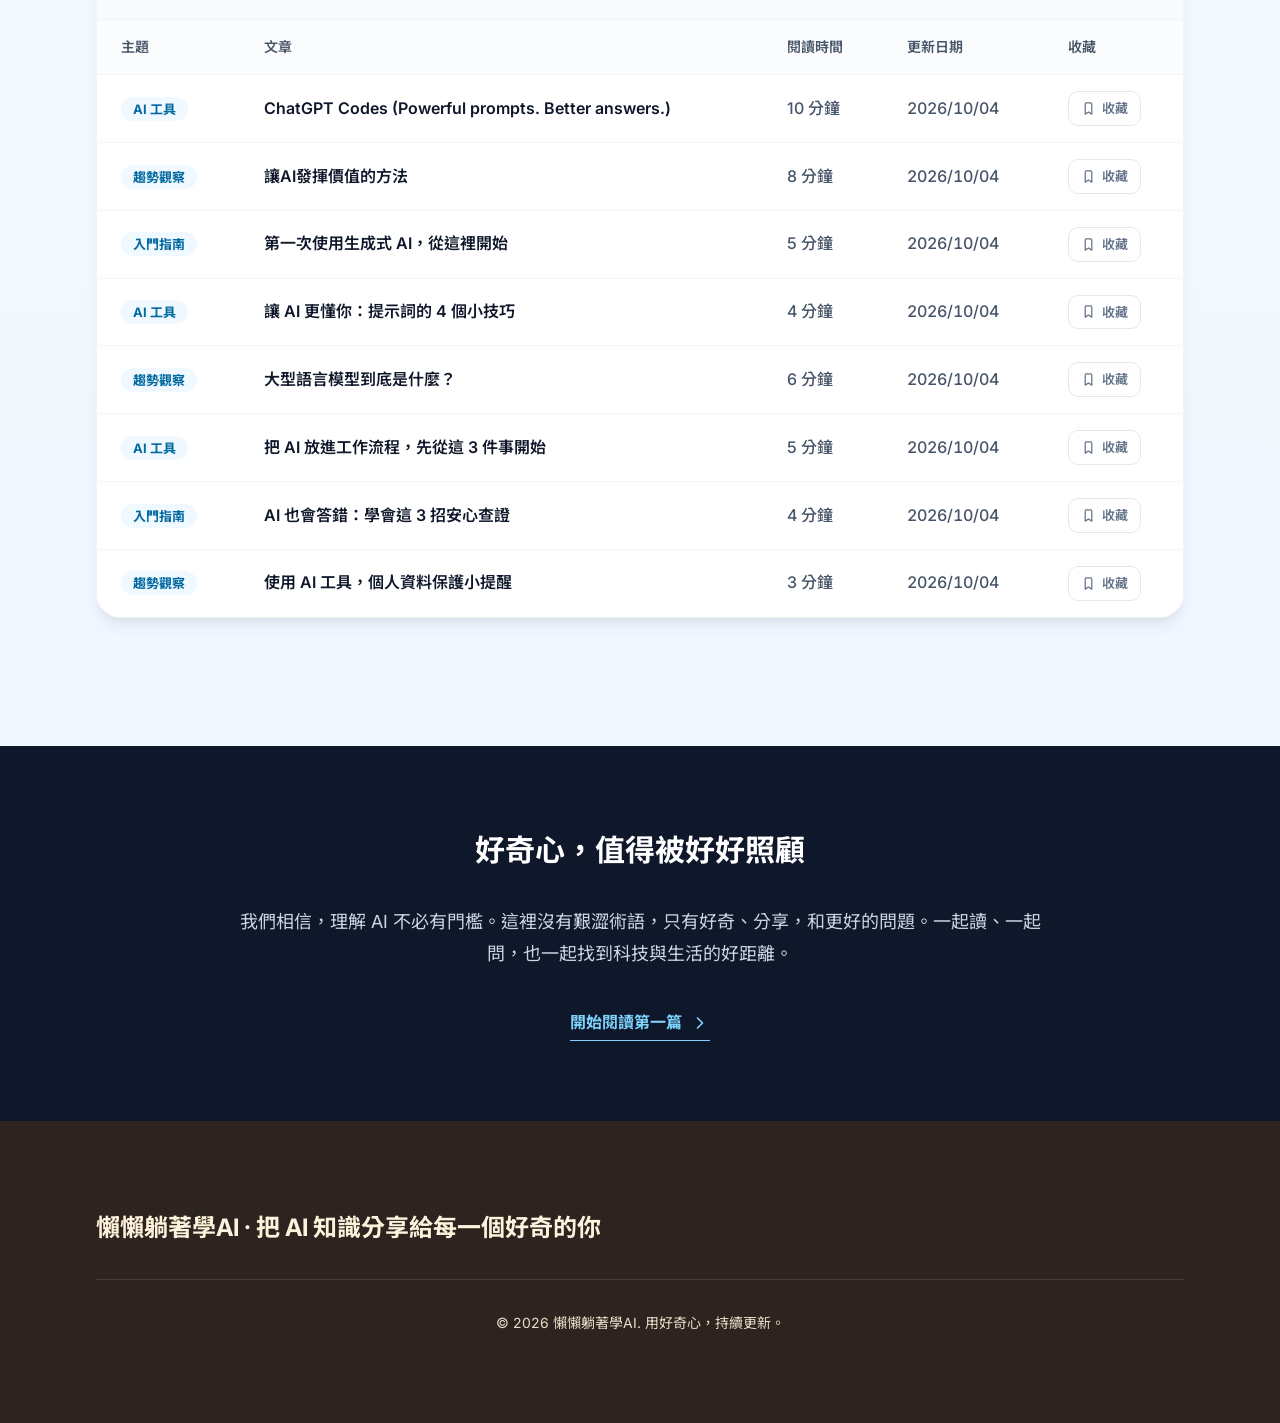
==== commit 51e8c3f3: "Add ChatGPT Codes note with image and copyable prompts New note listing 35 ChatGPT codes with optimi" ====
--- a/index.html
+++ b/index.html
@@ -59,11 +59,22 @@
                 <button class="filter-button" type="button" data-filter="AI 工具" aria-pressed="false">AI 工具</button>
                 <button class="filter-button" type="button" data-filter="趨勢觀察" aria-pressed="false">趨勢觀察</button>
               </div>
-              <span class="result-count" id="result-count">7 篇文章</span>
+              <span class="result-count" id="result-count">8 篇文章</span>
             </div>
           </div>
 
           <div class="article-grid" id="article-grid">
+            <article class="article-card" data-category="AI 工具" data-search="ChatGPT Codes 提示詞 prompt 代碼 指令 ELI5 ELI10 TL;DR Step-by-Step Checklist Exec Summary Outline Compare Table Pros Cons SWOT Bullet Points Jargonize Humanize Simplify Rewrite Shorten Expand Act As Role FAQ Quiz Me Flashcards Timeline Decision Tree Examples Case Study First Principles Feynman Socratic Critique Devil's Advocate Brainstorm Mind Map JSON Markdown Roleplay 摘要 比較 表格 優缺點 心智圖 腦力激盪 角色扮演 費曼 蘇格拉底 第一性原理">
+              <div class="card-body">
+                <div class="card-kicker"><span class="category-label">AI 工具</span><span class="read-time" data-minutes="10">10 分鐘</span></div>
+                <a class="card-title" href="article.html?id=gptcodes" target="_blank" rel="noopener">ChatGPT Codes (Powerful prompts. Better answers.)</a>
+                <p class="card-summary">35 個放在提示詞開頭的代碼，從 ELI5、TL;DR 到 SWOT、Roleplay，每個都優化成可一鍵複製、直接使用的完整提示詞。</p>
+                <p class="card-source">圖片出處：Adam Digital</p>
+                <p class="card-dates" data-dates="gptcodes"></p>
+                <div class="card-bottom"><a class="read-more" href="article.html?id=gptcodes" target="_blank" rel="noopener">閱讀全文 <span aria-hidden="true">→</span></a><button class="bookmark-button" type="button" data-bookmark="gptcodes" aria-label="收藏文章：ChatGPT Codes (Powerful prompts. Better answers.)" aria-pressed="false"><svg viewBox="0 0 24 24" aria-hidden="true"><path d="M6.75 4.75A1.75 1.75 0 0 1 8.5 3h7A1.75 1.75 0 0 1 17.25 4.75V21L12 17.5 6.75 21V4.75Z"/></svg></button></div>
+              </div>
+            </article>
+
             <article class="article-card" data-category="趨勢觀察" data-search="李宏毅 AI Agent 出題 驗收 監督 指導教授 小金老師 Gemini 數位時代 方向 教育 落地 實作 範本 清單 驗收標準 會議摘要 Excel 文案 簡報">
               <div class="card-body">
                 <div class="card-kicker"><span class="category-label">趨勢觀察</span><span class="read-time" data-minutes="8">8 分鐘</span></div>
--- a/styles.css
+++ b/styles.css
@@ -212,6 +212,13 @@
 .article-content p { margin: 8px 0; }
 .prompt-example { margin-top: 28px; padding: 20px; border: 1px solid var(--slate-200); border-radius: 16px; background: var(--slate-50); }
 .example-label { display: block; margin-top: 14px; color: #6d28d9; font-size: 14px; }
+.article-figure { margin: 28px auto 0; max-width: 560px; text-align: center; }
+.article-figure[hidden] { display: none; }
+.article-figure a { display: block; overflow: hidden; border: 1px solid var(--slate-200); border-radius: 16px; box-shadow: var(--shadow-lg); transition: box-shadow .2s, transform .2s; }
+.article-figure a:hover { box-shadow: var(--shadow-xl); transform: translateY(-2px); }
+.article-figure img { display: block; width: 100%; height: auto; }
+.article-figure figcaption { margin-top: 10px; color: var(--slate-500); font-size: 13px; }
+.example-desc { margin: 4px 0 0; color: var(--slate-500); font-size: 14px; line-height: 1.7; }
 .example-box { position: relative; }
 .example-box .example-text { padding-right: 96px; }
 .copy-button { position: absolute; top: 10px; right: 10px; padding: 6px 12px; border: 1px solid rgba(148, 163, 184, .4); border-radius: 8px; background: rgba(255, 255, 255, .08); color: var(--slate-200); font-size: 13px; font-weight: 600; cursor: pointer; transition: background .2s, color .2s, border-color .2s; }
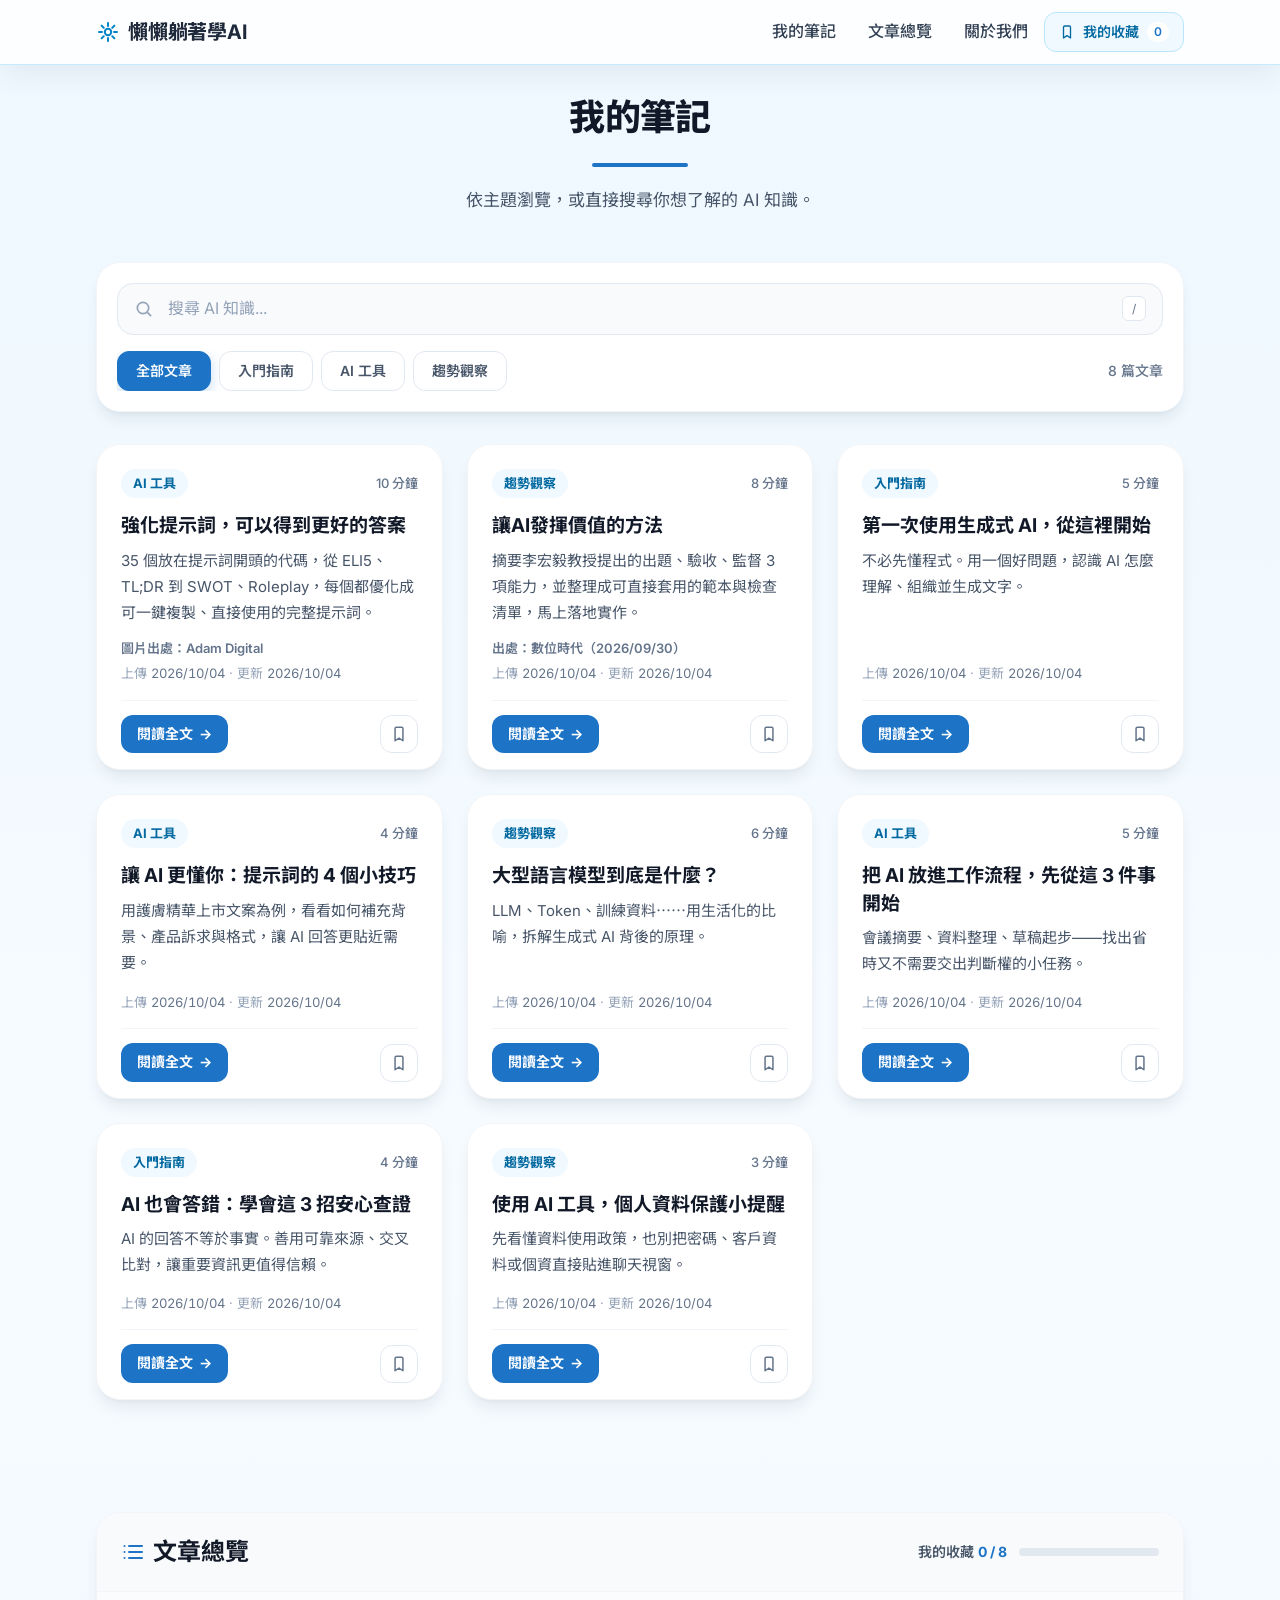
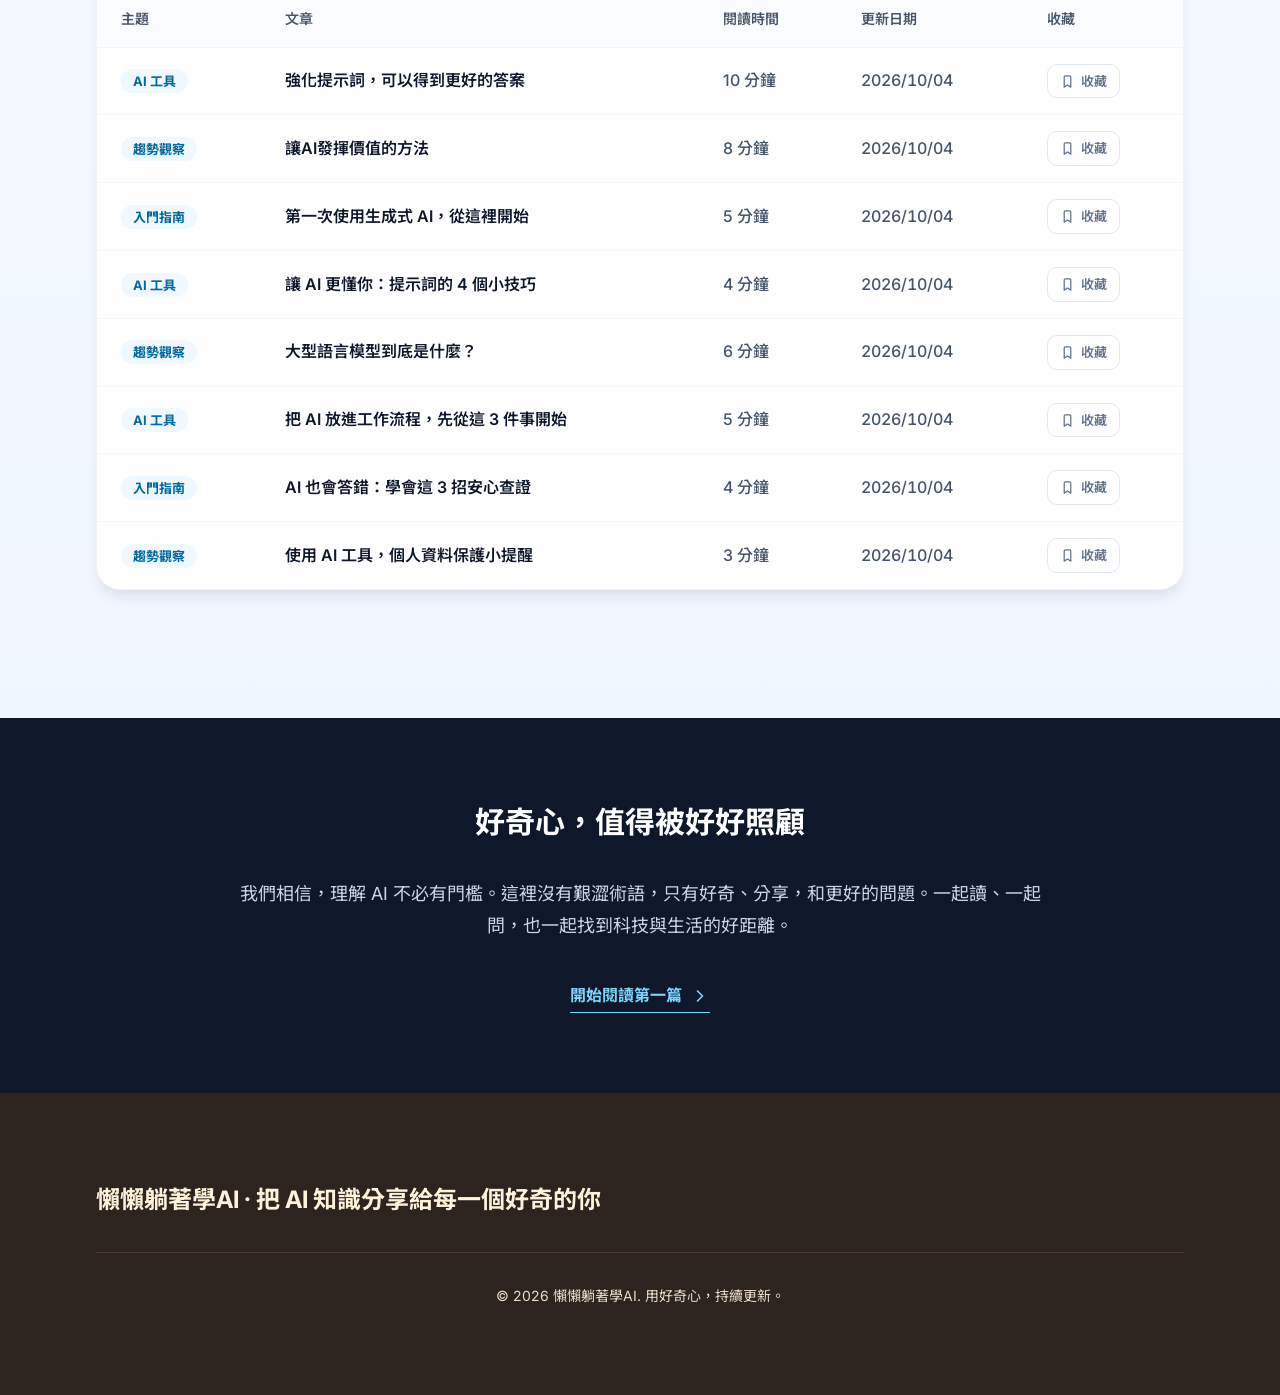
==== commit 44fcd635: "Rename ChatGPT Codes note and tighten its prompts Retitle the note to 強化提示詞，可以得到更好的答案 and harden sev" ====
--- a/index.html
+++ b/index.html
@@ -64,14 +64,14 @@
           </div>
 
           <div class="article-grid" id="article-grid">
-            <article class="article-card" data-category="AI 工具" data-search="ChatGPT Codes 提示詞 prompt 代碼 指令 ELI5 ELI10 TL;DR Step-by-Step Checklist Exec Summary Outline Compare Table Pros Cons SWOT Bullet Points Jargonize Humanize Simplify Rewrite Shorten Expand Act As Role FAQ Quiz Me Flashcards Timeline Decision Tree Examples Case Study First Principles Feynman Socratic Critique Devil's Advocate Brainstorm Mind Map JSON Markdown Roleplay 摘要 比較 表格 優缺點 心智圖 腦力激盪 角色扮演 費曼 蘇格拉底 第一性原理">
+            <article class="article-card" data-category="AI 工具" data-search="強化提示詞 更好的答案 ChatGPT Codes Powerful prompts Better answers 提示詞 prompt 代碼 指令 ELI5 ELI10 TL;DR Step-by-Step Checklist Exec Summary Outline Compare Table Pros Cons SWOT Bullet Points Jargonize Humanize Simplify Rewrite Shorten Expand Act As Role FAQ Quiz Me Flashcards Timeline Decision Tree Examples Case Study First Principles Feynman Socratic Critique Devil's Advocate Brainstorm Mind Map JSON Markdown Roleplay 摘要 比較 表格 優缺點 心智圖 腦力激盪 角色扮演 費曼 蘇格拉底 第一性原理">
               <div class="card-body">
                 <div class="card-kicker"><span class="category-label">AI 工具</span><span class="read-time" data-minutes="10">10 分鐘</span></div>
-                <a class="card-title" href="article.html?id=gptcodes" target="_blank" rel="noopener">ChatGPT Codes (Powerful prompts. Better answers.)</a>
+                <a class="card-title" href="article.html?id=gptcodes" target="_blank" rel="noopener">強化提示詞，可以得到更好的答案</a>
                 <p class="card-summary">35 個放在提示詞開頭的代碼，從 ELI5、TL;DR 到 SWOT、Roleplay，每個都優化成可一鍵複製、直接使用的完整提示詞。</p>
                 <p class="card-source">圖片出處：Adam Digital</p>
                 <p class="card-dates" data-dates="gptcodes"></p>
-                <div class="card-bottom"><a class="read-more" href="article.html?id=gptcodes" target="_blank" rel="noopener">閱讀全文 <span aria-hidden="true">→</span></a><button class="bookmark-button" type="button" data-bookmark="gptcodes" aria-label="收藏文章：ChatGPT Codes (Powerful prompts. Better answers.)" aria-pressed="false"><svg viewBox="0 0 24 24" aria-hidden="true"><path d="M6.75 4.75A1.75 1.75 0 0 1 8.5 3h7A1.75 1.75 0 0 1 17.25 4.75V21L12 17.5 6.75 21V4.75Z"/></svg></button></div>
+                <div class="card-bottom"><a class="read-more" href="article.html?id=gptcodes" target="_blank" rel="noopener">閱讀全文 <span aria-hidden="true">→</span></a><button class="bookmark-button" type="button" data-bookmark="gptcodes" aria-label="收藏文章：強化提示詞，可以得到更好的答案" aria-pressed="false"><svg viewBox="0 0 24 24" aria-hidden="true"><path d="M6.75 4.75A1.75 1.75 0 0 1 8.5 3h7A1.75 1.75 0 0 1 17.25 4.75V21L12 17.5 6.75 21V4.75Z"/></svg></button></div>
               </div>
             </article>
 
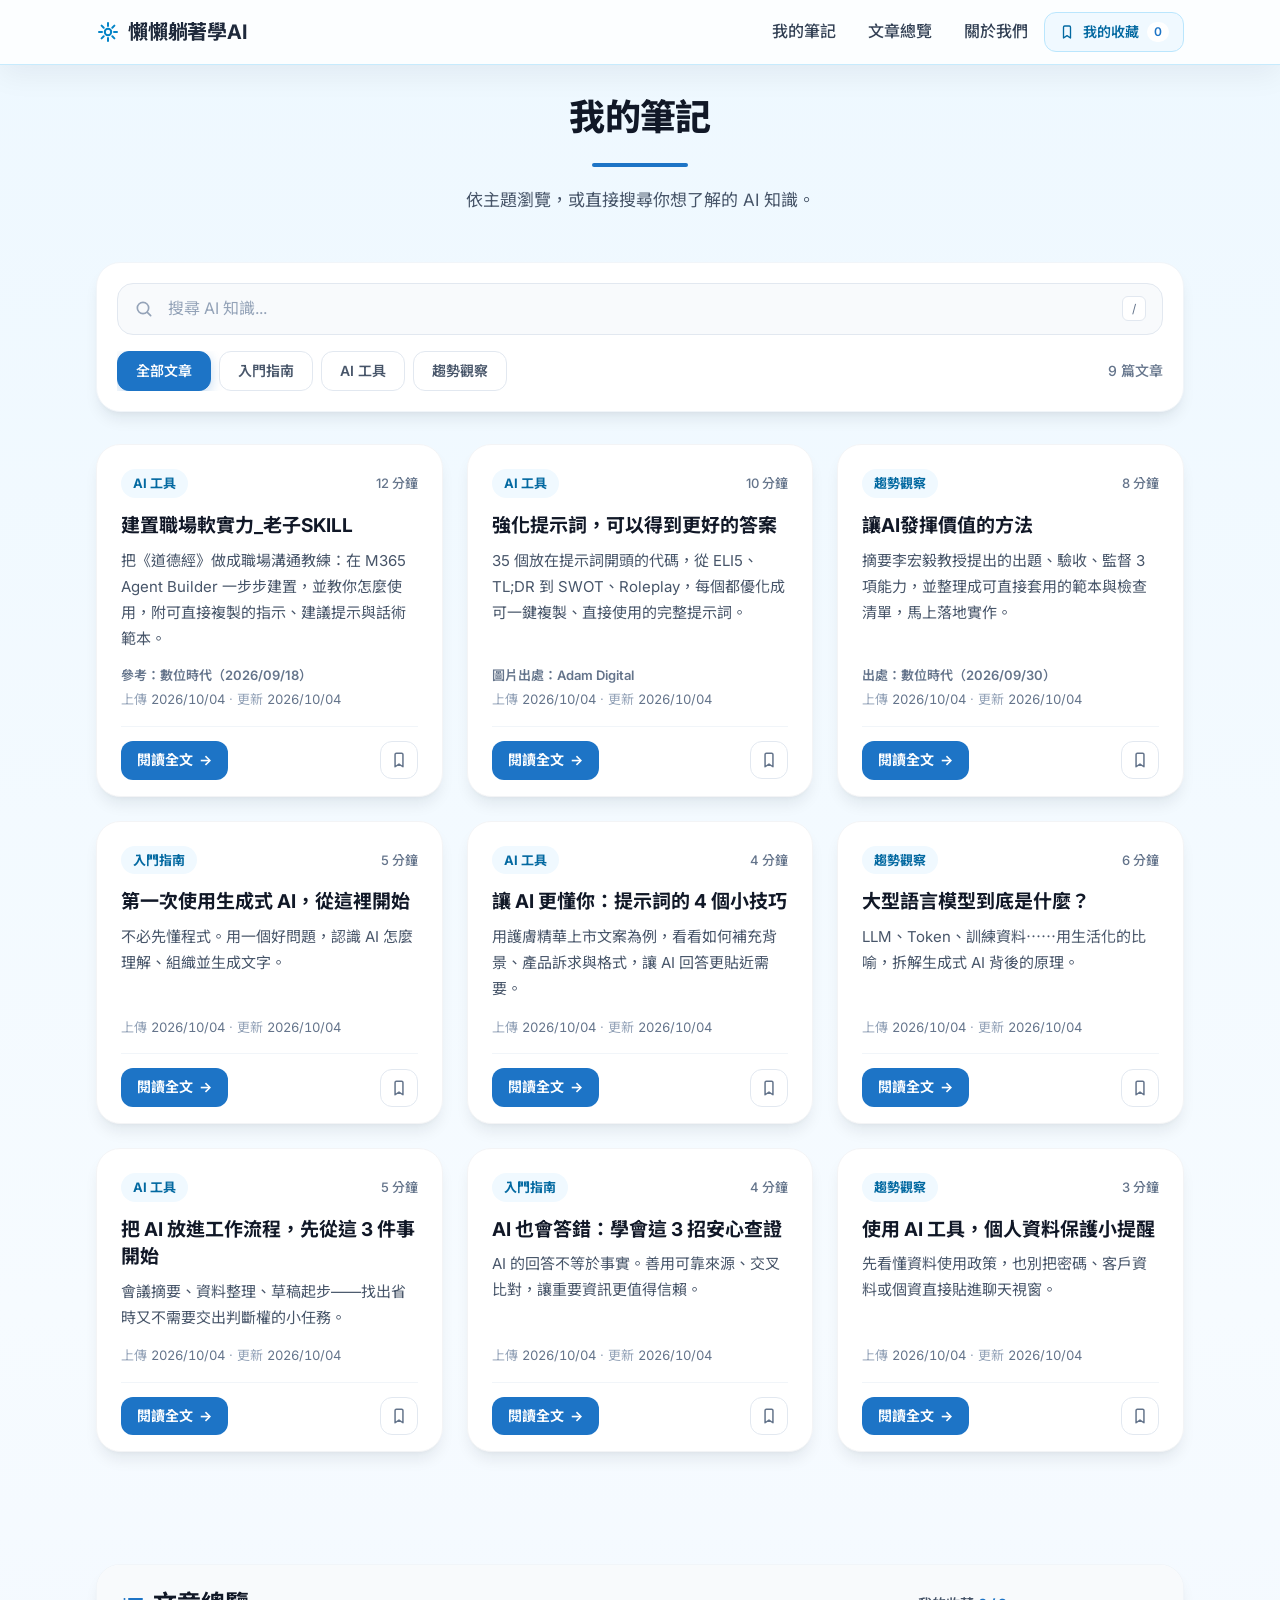
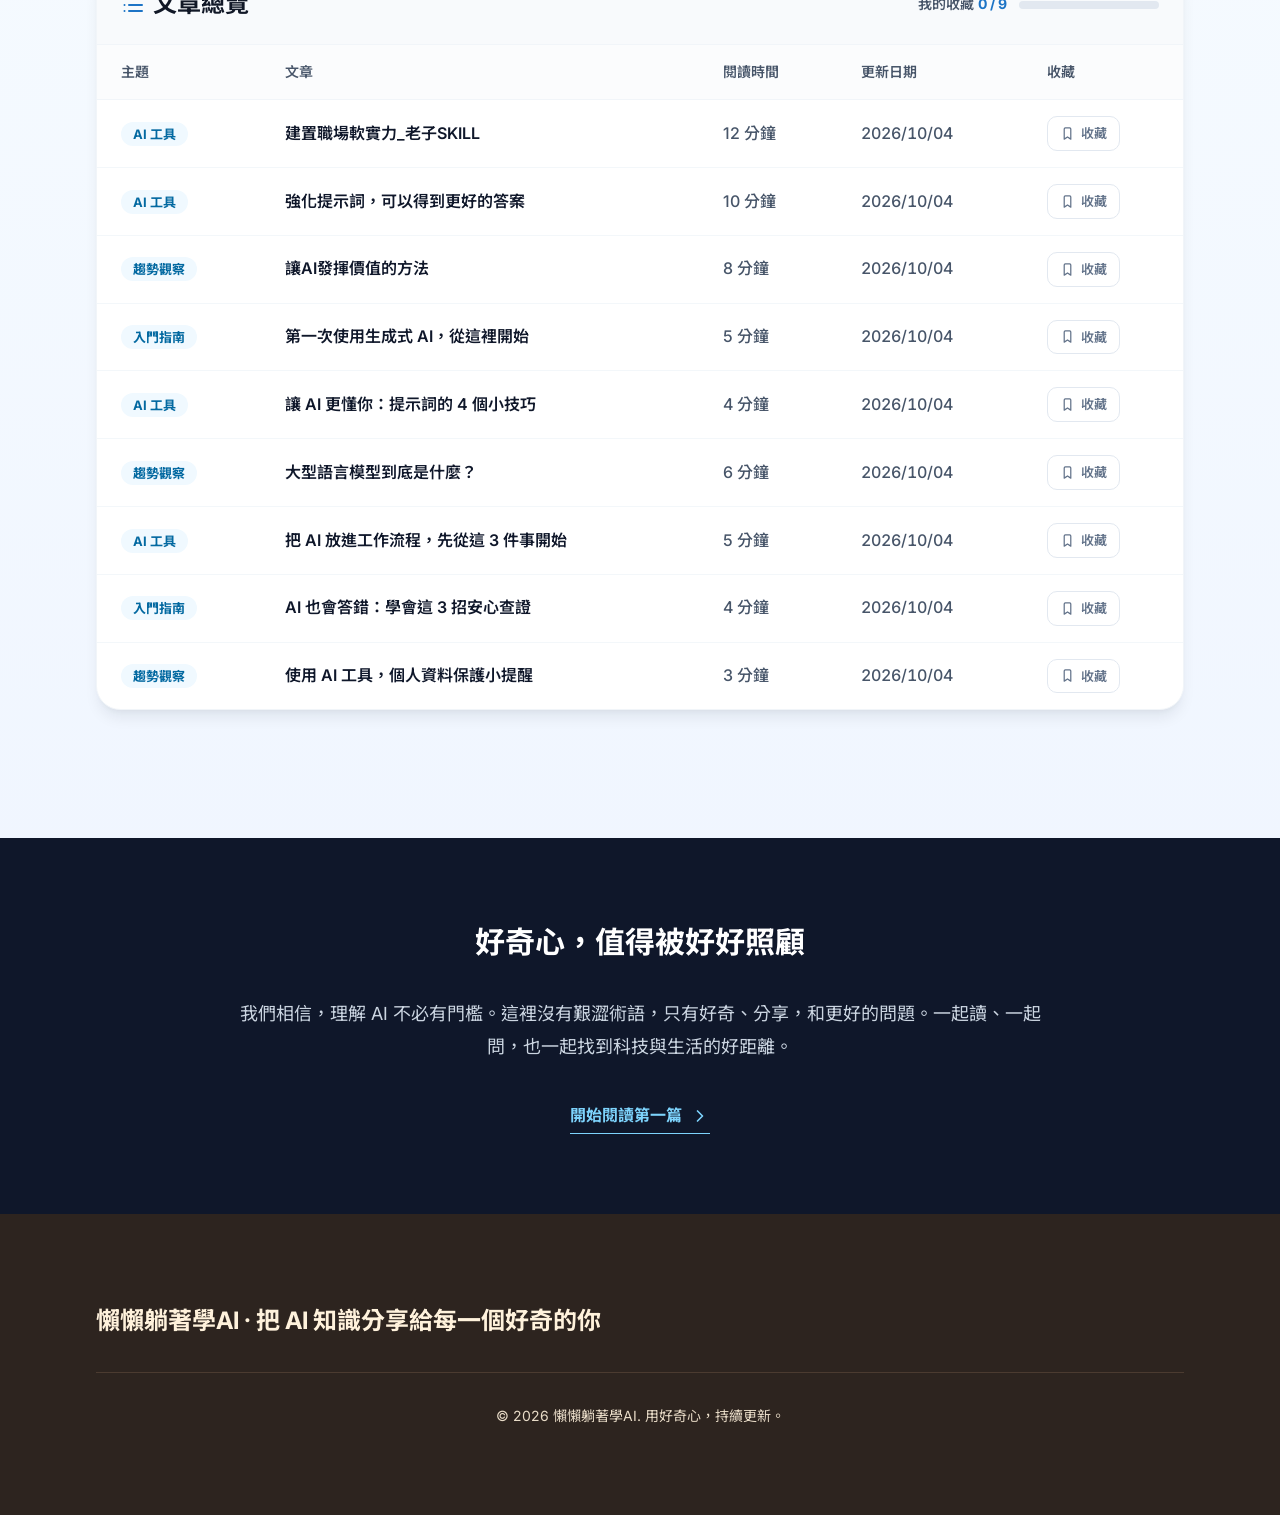
==== commit 67d71c3d: "Add 建置職場軟實力_老子SKILL note Step-by-step guide for building a Tao Te Ching based workplace communicatio" ====
--- a/index.html
+++ b/index.html
@@ -59,11 +59,22 @@
                 <button class="filter-button" type="button" data-filter="AI 工具" aria-pressed="false">AI 工具</button>
                 <button class="filter-button" type="button" data-filter="趨勢觀察" aria-pressed="false">趨勢觀察</button>
               </div>
-              <span class="result-count" id="result-count">8 篇文章</span>
+              <span class="result-count" id="result-count">9 篇文章</span>
             </div>
           </div>
 
           <div class="article-grid" id="article-grid">
+            <article class="article-card" data-category="AI 工具" data-search="老子 道德經 軟實力 職場溝通 SKILL Agent Builder M365 Microsoft 365 Copilot 代理程式 Teams 郵件 衝突 協調 說服 回饋 話術 高情商 經理人 一天一AI 數位時代 上善若水 反者道之動">
+              <div class="card-body">
+                <div class="card-kicker"><span class="category-label">AI 工具</span><span class="read-time" data-minutes="12">12 分鐘</span></div>
+                <a class="card-title" href="article.html?id=laozi" target="_blank" rel="noopener">建置職場軟實力_老子SKILL</a>
+                <p class="card-summary">把《道德經》做成職場溝通教練：在 M365 Agent Builder 一步步建置，並教你怎麼使用，附可直接複製的指示、建議提示與話術範本。</p>
+                <p class="card-source">參考：數位時代（2026/09/18）</p>
+                <p class="card-dates" data-dates="laozi"></p>
+                <div class="card-bottom"><a class="read-more" href="article.html?id=laozi" target="_blank" rel="noopener">閱讀全文 <span aria-hidden="true">→</span></a><button class="bookmark-button" type="button" data-bookmark="laozi" aria-label="收藏文章：建置職場軟實力_老子SKILL" aria-pressed="false"><svg viewBox="0 0 24 24" aria-hidden="true"><path d="M6.75 4.75A1.75 1.75 0 0 1 8.5 3h7A1.75 1.75 0 0 1 17.25 4.75V21L12 17.5 6.75 21V4.75Z"/></svg></button></div>
+              </div>
+            </article>
+
             <article class="article-card" data-category="AI 工具" data-search="強化提示詞 更好的答案 ChatGPT Codes Powerful prompts Better answers 提示詞 prompt 代碼 指令 ELI5 ELI10 TL;DR Step-by-Step Checklist Exec Summary Outline Compare Table Pros Cons SWOT Bullet Points Jargonize Humanize Simplify Rewrite Shorten Expand Act As Role FAQ Quiz Me Flashcards Timeline Decision Tree Examples Case Study First Principles Feynman Socratic Critique Devil's Advocate Brainstorm Mind Map JSON Markdown Roleplay 摘要 比較 表格 優缺點 心智圖 腦力激盪 角色扮演 費曼 蘇格拉底 第一性原理">
               <div class="card-body">
                 <div class="card-kicker"><span class="category-label">AI 工具</span><span class="read-time" data-minutes="10">10 分鐘</span></div>
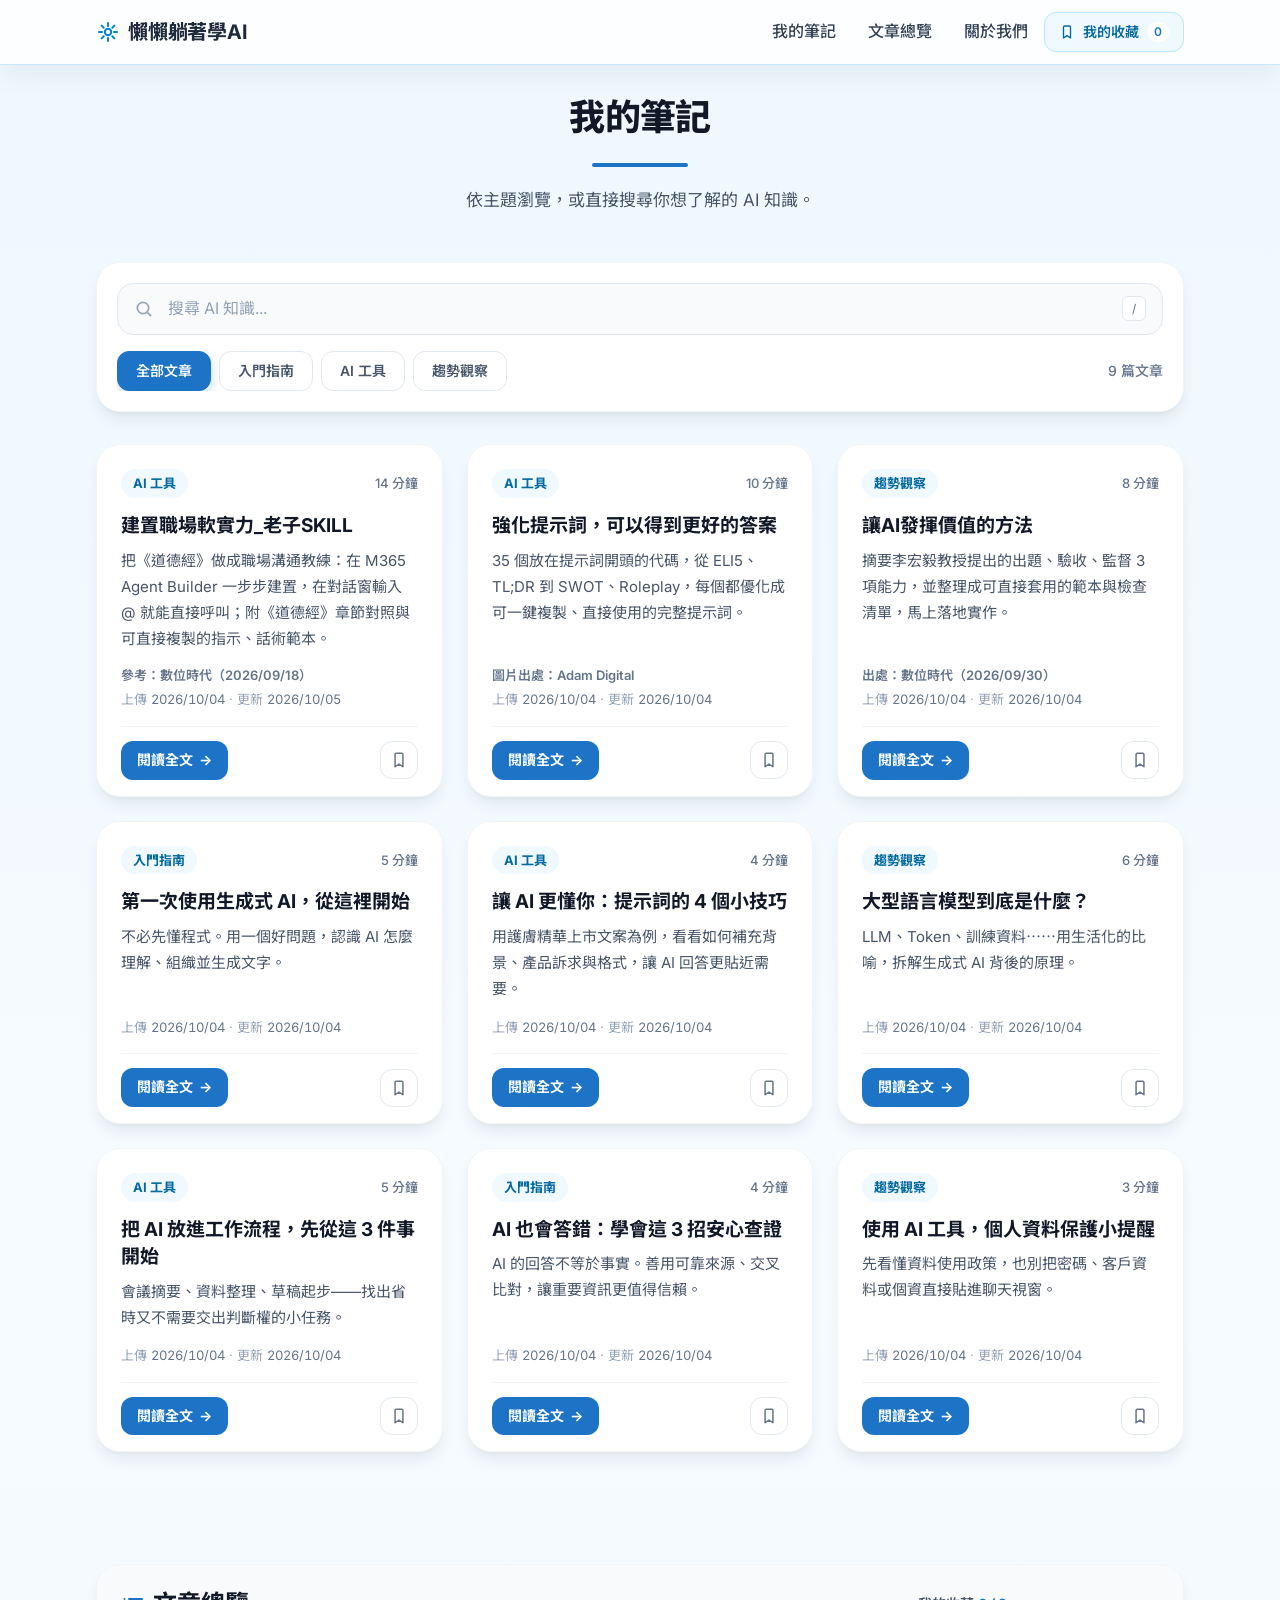
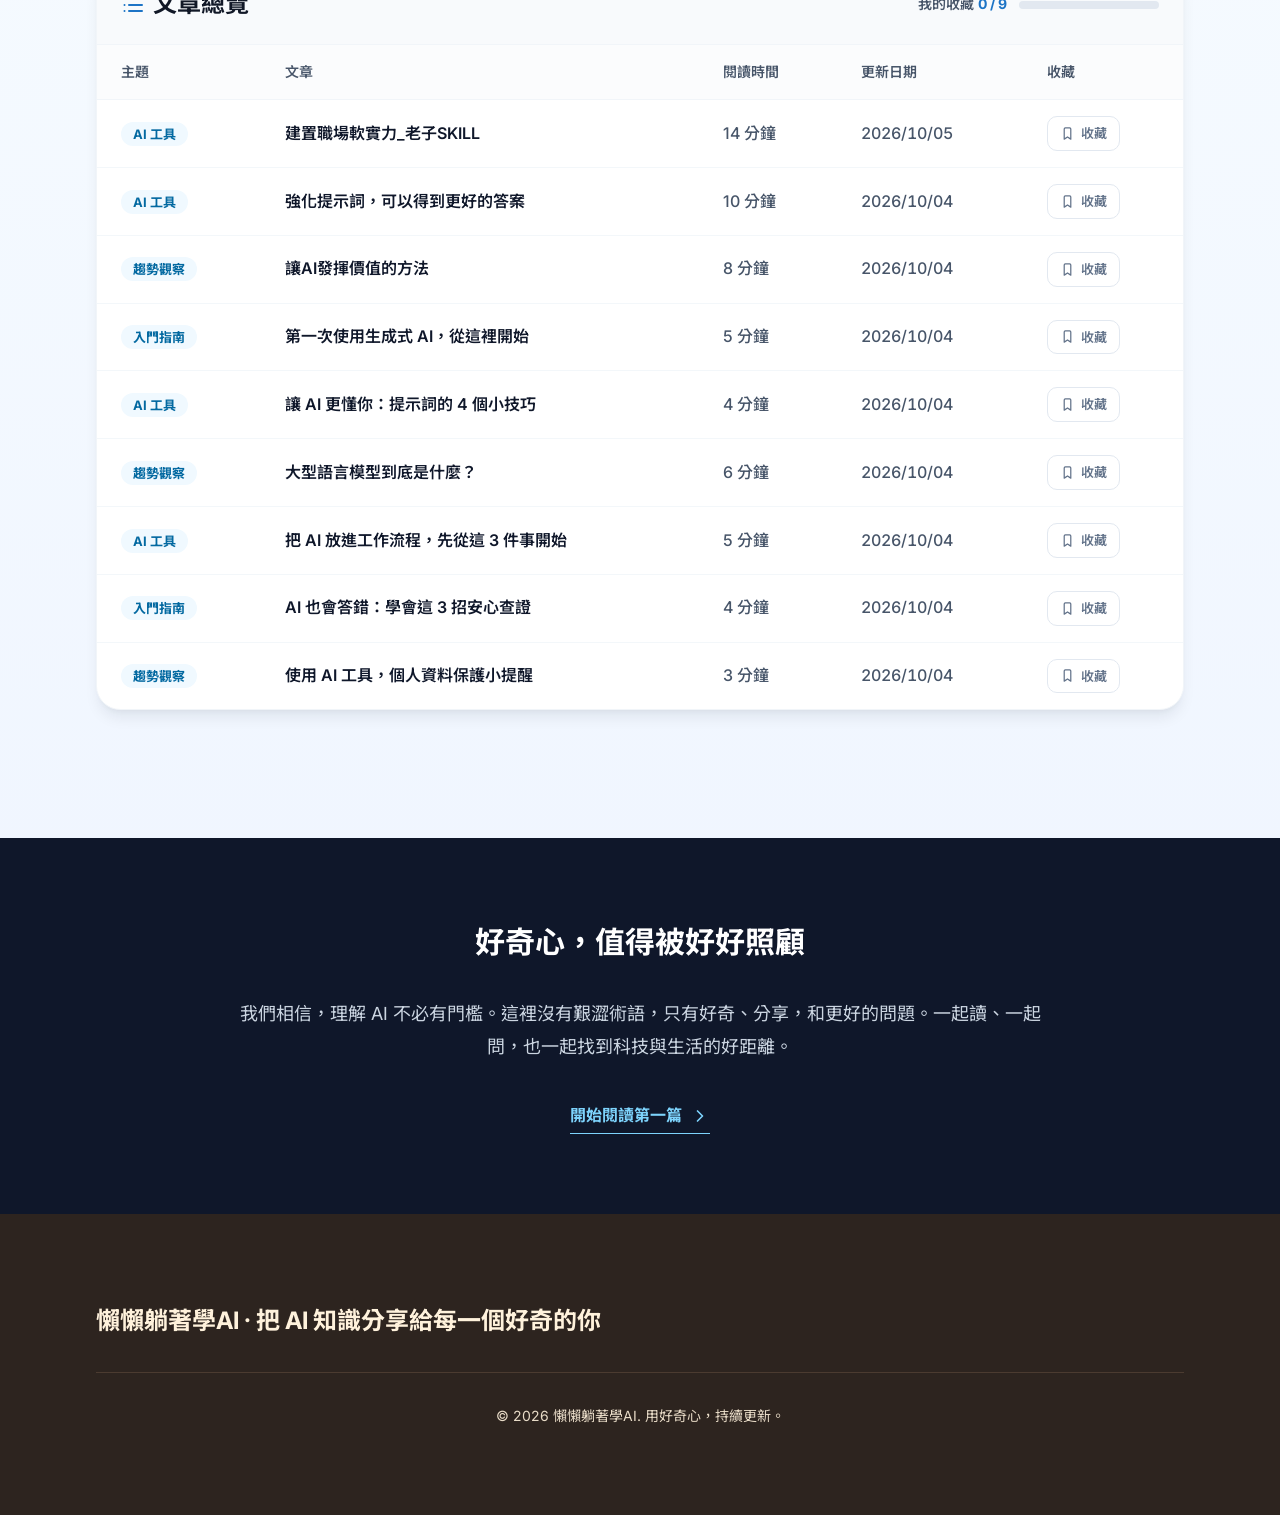
==== commit 39f24eb9: "Laozi note: original illustration, chapter citations, @ usage Use the bnext cover illustration with " ====
--- a/index.html
+++ b/index.html
@@ -64,11 +64,11 @@
           </div>
 
           <div class="article-grid" id="article-grid">
-            <article class="article-card" data-category="AI 工具" data-search="老子 道德經 軟實力 職場溝通 SKILL Agent Builder M365 Microsoft 365 Copilot 代理程式 Teams 郵件 衝突 協調 說服 回饋 話術 高情商 經理人 一天一AI 數位時代 上善若水 反者道之動">
-              <div class="card-body">
-                <div class="card-kicker"><span class="category-label">AI 工具</span><span class="read-time" data-minutes="12">12 分鐘</span></div>
+            <article class="article-card" data-category="AI 工具" data-search="老子 道德經 軟實力 職場溝通 SKILL Agent Builder M365 Microsoft 365 Copilot 代理程式 Teams 郵件 衝突 協調 說服 回饋 話術 高情商 經理人 一天一AI 數位時代 上善若水 反者道之動 章節 第八章 第四十章 @ 呼叫 對話窗">
+              <div class="card-body">
+                <div class="card-kicker"><span class="category-label">AI 工具</span><span class="read-time" data-minutes="14">14 分鐘</span></div>
                 <a class="card-title" href="article.html?id=laozi" target="_blank" rel="noopener">建置職場軟實力_老子SKILL</a>
-                <p class="card-summary">把《道德經》做成職場溝通教練：在 M365 Agent Builder 一步步建置，並教你怎麼使用，附可直接複製的指示、建議提示與話術範本。</p>
+                <p class="card-summary">把《道德經》做成職場溝通教練：在 M365 Agent Builder 一步步建置，在對話窗輸入 @ 就能直接呼叫；附《道德經》章節對照與可直接複製的指示、話術範本。</p>
                 <p class="card-source">參考：數位時代（2026/09/18）</p>
                 <p class="card-dates" data-dates="laozi"></p>
                 <div class="card-bottom"><a class="read-more" href="article.html?id=laozi" target="_blank" rel="noopener">閱讀全文 <span aria-hidden="true">→</span></a><button class="bookmark-button" type="button" data-bookmark="laozi" aria-label="收藏文章：建置職場軟實力_老子SKILL" aria-pressed="false"><svg viewBox="0 0 24 24" aria-hidden="true"><path d="M6.75 4.75A1.75 1.75 0 0 1 8.5 3h7A1.75 1.75 0 0 1 17.25 4.75V21L12 17.5 6.75 21V4.75Z"/></svg></button></div>
